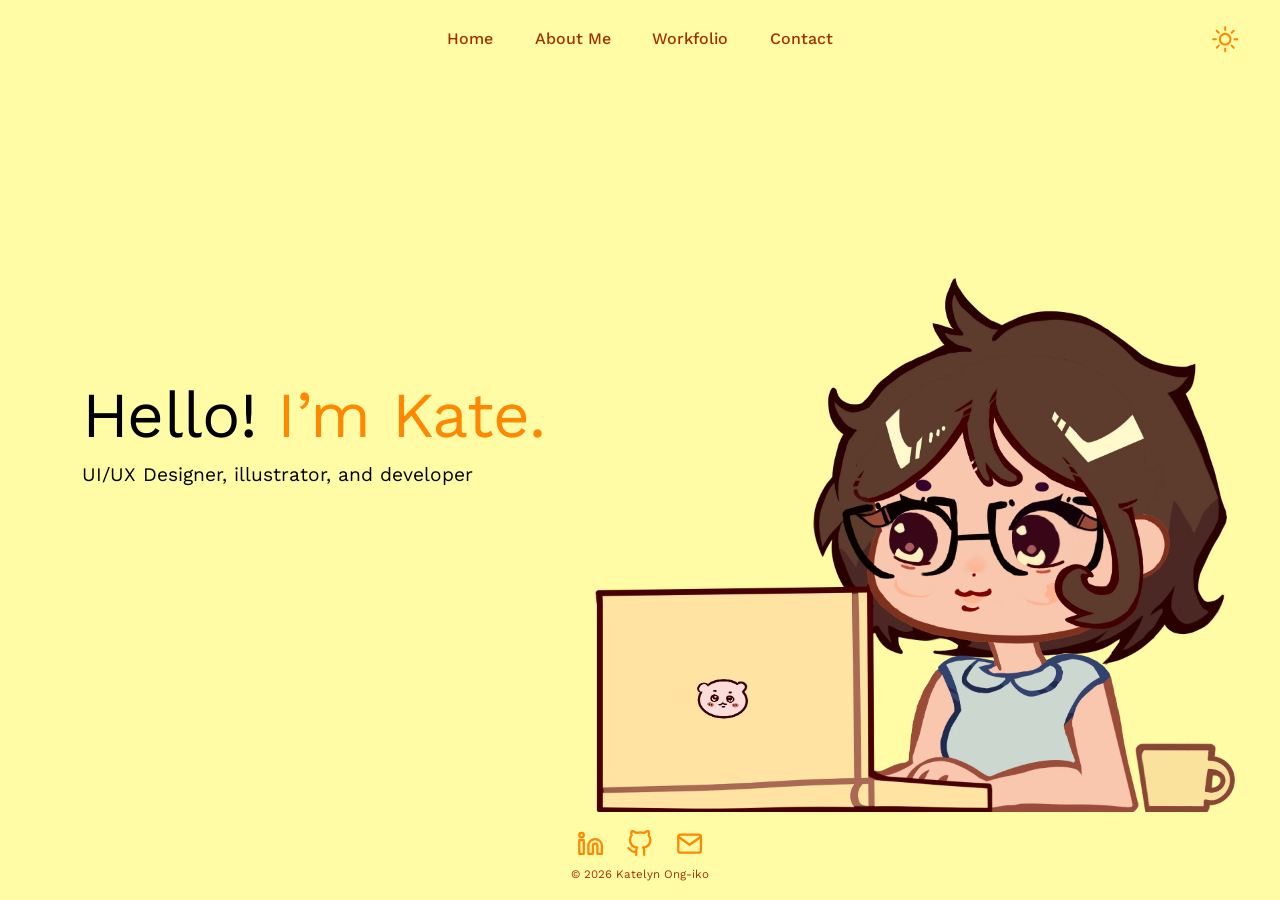
==== kate-homepage/index.html @ 63319a33 "Organized and cleaner files" ====
<!DOCTYPE html>
<html lang="en">
<head>
  <meta charset="utf-8">
  <meta name="viewport" content="width=device-width, initial-scale=1, viewport-fit=cover">
  <title>Kate Ong-iko — UI/UX Designer, illustrator, and developer</title>
  <link rel="icon" href="data:image/svg+xml,%3Csvg xmlns='http://www.w3.org/2000/svg' viewBox='0 0 100 100'%3E%3Ctext y='.9em' font-size='90'%3E☕%3C/text%3E%3C/svg%3E">

  <link rel="preconnect" href="https://fonts.googleapis.com">
  <link rel="preconnect" href="https://fonts.gstatic.com" crossorigin>
  <link href="https://fonts.googleapis.com/css2?family=Work+Sans:wght@400;500&display=swap" rel="stylesheet">
  <link rel="stylesheet" href="css/styles.css">

  <!-- Apply the saved (or system) theme before first paint to avoid a flash. -->
  <script>
    (function () {
      var theme = null;
      try { theme = localStorage.getItem('theme'); } catch (e) {}
      if (!theme) theme = matchMedia('(prefers-color-scheme: dark)').matches ? 'dark' : 'light';
      document.documentElement.dataset.theme = theme;
    })();
  </script>
</head>
<body>
  <header class="site-header">
    <nav class="nav" aria-label="Primary">
      <a href="index.html">Home</a>
      <a href="#about">About Me</a>
      <a href="#workfolio">Workfolio</a>
      <a href="#contact">Contact</a>
    </nav>

    <button class="theme-toggle" type="button" aria-label="Switch to dark mode">
      <svg class="icon icon--sun" viewBox="0 0 24 24" aria-hidden="true"><circle cx="12" cy="12" r="4.2"/><path d="M12 2.5v2.2M12 19.3v2.2M2.5 12h2.2M19.3 12h2.2M5.3 5.3l1.6 1.6M17.1 17.1l1.6 1.6M5.3 18.7l1.6-1.6M17.1 6.9l1.6-1.6"/></svg>
      <svg class="icon icon--moon" viewBox="0 0 24 24" aria-hidden="true"><path d="M20 14.5A8.5 8.5 0 0 1 9.5 4a8.5 8.5 0 1 0 10.5 10.5z"/></svg>
    </button>
  </header>

  <main class="page">
    <section class="hero">
      <h1>Hello! <span class="hero__name">I’m Kate.</span></h1>
      <p class="hero__subtitle">UI/UX Designer, illustrator, and developer</p>
    </section>

    <div class="stage">
      <!-- Character scene: every layer shares the artwork's coordinate space (--x, --y, --w are % of the scene). -->
      <div class="scene" data-pose="typing">
        <img class="layer layer--back-hair" src="imgs/back-hair.webp" alt="" width="1240" height="1182" draggable="false" style="--x:34.132%;--y:0.000%;--w:64.617%">
        <img class="layer layer--body-typing" src="imgs/body-typing.webp" alt="" width="867" height="588" draggable="false" style="--x:39.760%;--y:63.296%;--w:45.180%">
        <img class="layer layer--body-idle" src="imgs/body-idle.webp" alt="" width="867" height="588" draggable="false" style="--x:39.760%;--y:63.296%;--w:45.180%">
        <img class="layer layer--laptop" src="imgs/laptop.webp" alt="" width="1192" height="687" draggable="false" style="--x:0.000%;--y:57.116%;--w:62.116%">
        <img class="layer layer--cup" src="imgs/cup.webp" alt="" width="300" height="207" draggable="false" style="--x:84.367%;--y:87.079%;--w:15.633%">
        <img class="layer layer--head-base" src="imgs/head-base.webp" alt="" width="908" height="789" draggable="false" style="--x:42.574%;--y:19.288%;--w:47.316%">
        <img class="layer layer--blush" src="imgs/blush.webp" alt="" width="505" height="159" draggable="false" style="--x:46.639%;--y:51.561%;--w:26.316%">
        <img class="layer layer--pupils" src="imgs/pupils.webp" alt="" width="531" height="180" draggable="false" style="--x:45.753%;--y:43.258%;--w:27.671%">
        <img class="layer layer--pupil-cover" src="imgs/pupil-cover.webp" alt="" width="625" height="369" draggable="false" style="--x:44.659%;--y:38.764%;--w:32.569%">
        <img class="layer layer--lower-lash-left" src="imgs/lower-lash-left.webp" alt="" width="114" height="46" draggable="false" style="--x:46.535%;--y:51.873%;--w:5.941%">
        <img class="layer layer--lower-lash-right" src="imgs/lower-lash-right.webp" alt="" width="117" height="42" draggable="false" style="--x:67.379%;--y:52.747%;--w:6.097%">
        <img class="layer layer--eyelash-left" src="imgs/eyelash-left.webp" alt="" width="317" height="159" draggable="false" style="--x:40.177%;--y:40.200%;--w:16.519%">
        <img class="layer layer--eyelash-right" src="imgs/eyelash-right.webp" alt="" width="318" height="158" draggable="false" style="--x:64.148%;--y:40.262%;--w:16.571%">
        <img class="layer layer--glasses" src="imgs/glasses.webp" alt="" width="786" height="248" draggable="false" style="--x:38.562%;--y:40.886%;--w:40.959%">
        <img class="layer layer--nose" src="imgs/nose.webp" alt="" width="13" height="11" draggable="false" style="--x:58.885%;--y:55.243%;--w:0.677%">
        <img class="layer layer--mouth-closed" src="imgs/mouth-closed.webp" alt="" width="113" height="73" draggable="false" style="--x:56.071%;--y:57.990%;--w:5.888%">
        <img class="layer layer--mouth-open" src="imgs/mouth-open.webp" alt="" width="113" height="73" draggable="false" style="--x:56.071%;--y:57.990%;--w:5.888%">
        <img class="layer layer--eyebrows" src="imgs/eyebrows.webp" alt="" width="400" height="37" draggable="false" style="--x:50.026%;--y:37.703%;--w:20.844%">
        <img class="layer layer--bangs" src="imgs/bangs.webp" alt="" width="997" height="826" draggable="false" style="--x:37.467%;--y:14.170%;--w:51.954%">

        <button class="scene__head" type="button" aria-label="Say hi to Kate"></button>
        <div class="bubble" role="status" aria-live="polite"><span class="bubble__text"></span></div>
      </div>
    </div>
  </main>

  <footer class="site-footer">
    <div class="social">
      <!-- TODO: replace "#" and the empty mailto with your real links. -->
      <a href="#" aria-label="LinkedIn"><svg class="icon" viewBox="0 0 24 24"><path d="M16 8a6 6 0 0 1 6 6v7h-4v-7a2 2 0 0 0-4 0v7h-4v-7a6 6 0 0 1 6-6zM2 9h4v12H2zM4 2.5a2 2 0 1 1 0 4 2 2 0 0 1 0-4z"/></svg></a>
      <a href="#" aria-label="GitHub"><svg class="icon" viewBox="0 0 24 24"><path d="M9 19c-5 1.5-5-2.5-7-3m14 6v-3.9a3.4 3.4 0 0 0-.9-2.6c3.1-.4 6.4-1.5 6.4-7A5.4 5.4 0 0 0 20 4.8 5.1 5.1 0 0 0 19.9 1S18.7.7 16 2.5a13.4 13.4 0 0 0-7 0C6.3.7 5.1 1 5.1 1A5.1 5.1 0 0 0 5 4.8a5.4 5.4 0 0 0-1.5 3.8c0 5.4 3.3 6.6 6.4 7A3.4 3.4 0 0 0 9 18.1V22"/></svg></a>
      <a href="mailto:" aria-label="Email"><svg class="icon" viewBox="0 0 24 24"><path d="M4 4h16a2 2 0 0 1 2 2v12a2 2 0 0 1-2 2H4a2 2 0 0 1-2-2V6a2 2 0 0 1 2-2z"/><path d="m22 6-10 7L2 6"/></svg></a>
    </div>
    <small>© 2026 Katelyn Ong-iko</small>
  </footer>

  <script type="module" src="js/main.js"></script>
</body>
</html>
---- kate-homepage/css/styles.css ----
/* ==========================================================================
   Kate's homepage
   1. Tokens & themes   2. Base   3. Header   4. Page layout
   5. Character scene   6. Speech bubble   7. Footer   8. Motion preferences
   ========================================================================== */

/* 1. Tokens & themes ------------------------------------------------------ */
/* Dark mode is the light palette inverted (255 − channel). Images are untouched. */
:root {
  --bg: #fffca5;
  --ink: #000000;
  --accent: #ff8800;
  --nav: #a33100;
  --muted: #a33100;
  --bubble-bg: #fff8dc;
  --bubble-ink: #4a1a08;
  --bubble-line: #7a2a12;
  color-scheme: light;
}

:root[data-theme="dark"] {
  --bg: #00035a;
  --ink: #ffffff;
  --accent: #0077ff;
  --nav: #5ccefe;
  --muted: #5ccefe;
  --bubble-bg: #0007a3;
  --bubble-ink: #b5e5f7;
  --bubble-line: #85d5ed;
  color-scheme: dark;
}

/* 2. Base ----------------------------------------------------------------- */
*, *::before, *::after { box-sizing: border-box; }

body {
  margin: 0;
  min-height: 100vh;
  min-height: 100dvh;
  display: flex;
  flex-direction: column;
  padding: env(safe-area-inset-top, 0px) env(safe-area-inset-right, 0px) env(safe-area-inset-bottom, 0px) env(safe-area-inset-left, 0px);
  background: var(--bg);
  color: var(--ink);
  font: 400 1rem/1.4 "Work Sans", system-ui, -apple-system, "Segoe UI", Roboto, sans-serif;
  overflow-x: hidden;
  transition: background-color 0.3s, color 0.3s;
}

a { color: inherit; text-decoration: none; }
:focus-visible { outline: 3px solid var(--accent); outline-offset: 4px; border-radius: 6px; }

.icon { fill: none; stroke: currentColor; stroke-linecap: round; stroke-linejoin: round; }

/* 3. Header --------------------------------------------------------------- */
.site-header {
  position: relative;
  display: flex;
  justify-content: center;
  padding: 1.5rem 4.5rem 0;
}

.nav { display: flex; gap: clamp(1.1rem, 3vw, 2.6rem); }

.nav a {
  padding: 0.25rem 0.1rem;
  border-bottom: 2px solid transparent;
  color: var(--nav);
  font-weight: 500;
  white-space: nowrap;
  transition: border-color 0.2s;
}
.nav a:hover { border-color: currentColor; }

.theme-toggle {
  position: absolute;
  top: 1.2rem;
  right: clamp(1rem, 3vw, 2.2rem);
  display: grid;
  place-items: center;
  width: 2.5rem;
  height: 2.5rem;
  padding: 0;
  border: 0;
  border-radius: 50%;
  background: none;
  color: var(--accent);
  cursor: pointer;
}
.theme-toggle .icon { width: 1.9rem; height: 1.9rem; stroke-width: 1.6; transition: transform 0.25s; }
.theme-toggle:hover .icon { transform: rotate(18deg); }
.theme-toggle .icon--moon,
:root[data-theme="dark"] .theme-toggle .icon--sun { display: none; }
:root[data-theme="dark"] .theme-toggle .icon--moon { display: block; }

/* 4. Page layout ---------------------------------------------------------- */
/* Mobile first: hero on top, character centred below. */
.page {
  flex: 1;
  display: flex;
  flex-direction: column;
  justify-content: space-between;
  min-height: 0;
}

.hero { padding: 2rem clamp(1.5rem, 6vw, 5rem) 0; text-align: center; }
.hero h1 { margin: 0; font-size: clamp(2.5rem, 5.4vw, 4.5rem); font-weight: 400; line-height: 1.1; letter-spacing: -0.01em; }
.hero__name { color: var(--accent); }
.hero__subtitle { margin: 0.7rem 0 0; font-size: clamp(1rem, 1.5vw, 1.25rem); }

.stage {
  align-self: center;
  width: min(94vw, 560px, max(16rem, calc((100dvh - 19rem) * 1.198)));
  margin-top: 1rem;
}

/* Desktop: text left, character bottom-right, in a two-column grid (no absolute positioning). */
@media (min-width: 761px) {
  .page {
    display: grid;
    grid-template-columns: minmax(0, 1fr) auto;
    align-items: end;
  }
  .hero { align-self: center; padding: 0 0 0 clamp(2rem, 6.4vw, 5.5rem); text-align: left; }
  .hero h1 { font-size: clamp(2.5rem, 5vw, 4.5rem); }
  .stage {
    align-self: end;
    margin: 0 clamp(0.5rem, 3.5vw, 3rem) 0 0;
    width: min(50vw, 1000px, calc((100dvh - 9rem) * 1.198));
  }
}

@media (max-width: 760px) {
  .site-header { padding-inline: 2.75rem; }
  .nav { gap: clamp(0.6rem, 3vw, 1.1rem); font-size: clamp(0.78rem, 3.5vw, 1rem); }
  .theme-toggle { right: 0.4rem; top: 1.1rem; }
}

@media (max-width: 420px) {
  .site-header { justify-content: flex-start; padding-left: 0.9rem; }
}

/* 5. Character scene ------------------------------------------------------ */
.scene {
  position: relative;
  width: 100%;
  aspect-ratio: 1919 / 1602; /* the cropped artwork canvas */
  container-type: inline-size;
  user-select: none;
  -webkit-user-select: none;
  -webkit-tap-highlight-color: transparent;
}

.layer {
  position: absolute;
  left: var(--x);
  top: var(--y);
  width: var(--w);
  height: auto;
  display: block;
  pointer-events: none;
}

/* Body: the typing frame always sits underneath, so the idle frame fades in without flicker. */
.layer--body-idle { opacity: 0; transition: opacity 0.14s linear; }
.scene[data-pose="idle"] .layer--body-idle { opacity: 1; }

.layer--pupils { will-change: transform; } /* moved by js/character.js */

.layer--mouth-open { opacity: 0; }
.scene.is-talking .layer--mouth-open { opacity: 1; }
.scene.is-talking .layer--mouth-closed { opacity: 0; }

/* Draggable cup (physics in js/cup.js). touch-action only affects touches that start on the cup. */
.layer--cup {
  z-index: 7;
  pointer-events: auto;
  touch-action: none;
  cursor: grab;
  -webkit-touch-callout: none;
  -webkit-user-drag: none;
}
.layer--cup.is-dragging { cursor: grabbing; }

/* Click target over the head (the avatar). */
.scene__head {
  position: absolute;
  left: 42.6%;
  top: 19.3%;
  width: 47.3%;
  height: 49.3%;
  z-index: 5;
  padding: 0;
  border: 0;
  border-radius: 48%;
  background: none;
  cursor: pointer;
}

/* 6. Speech bubble -------------------------------------------------------- */
.bubble {
  position: absolute;
  left: 3%;
  top: 8%;
  z-index: 6;
  width: 38%;
  min-width: 8.5rem;
  padding: 0.7em 0.9em;
  border: 0.2em solid var(--bubble-line);
  border-radius: 1.1em;
  background: var(--bubble-bg);
  color: var(--bubble-ink);
  font-size: max(0.8rem, 2.7cqw);
  font-weight: 500;
  line-height: 1.3;
  pointer-events: none;
  opacity: 0;
  transform: scale(0.85) translateY(0.4em);
  transform-origin: 100% 100%;
  transition: opacity 0.18s, transform 0.22s cubic-bezier(0.3, 1.5, 0.5, 1);
}
.bubble.is-visible { opacity: 1; transform: none; }

.bubble::after { /* tail pointing at the head */
  content: "";
  position: absolute;
  right: -0.62em;
  bottom: 1.1em;
  width: 0.9em;
  height: 0.9em;
  border: solid var(--bubble-line);
  border-width: 0.2em 0.2em 0 0;
  border-radius: 0 0.2em 0 0;
  background: var(--bubble-bg);
  transform: rotate(45deg) skew(8deg, 8deg);
}

/* 7. Footer --------------------------------------------------------------- */
.site-footer { display: flex; flex-direction: column; align-items: center; gap: 0.4rem; padding: 1rem 1rem 1.1rem; }
.site-footer small { color: var(--muted); font-size: 0.72rem; }

.social { display: flex; gap: 1.1rem; }
.social a { display: grid; place-items: center; width: 2rem; height: 2rem; color: var(--accent); transition: transform 0.2s; }
.social a:hover { transform: translateY(-3px); }
.social .icon { width: 1.7rem; height: 1.7rem; stroke-width: 2; }

/* 8. Motion preferences --------------------------------------------------- */
@media (prefers-reduced-motion: reduce) {
  *, *::before, *::after { transition: none !important; }
}
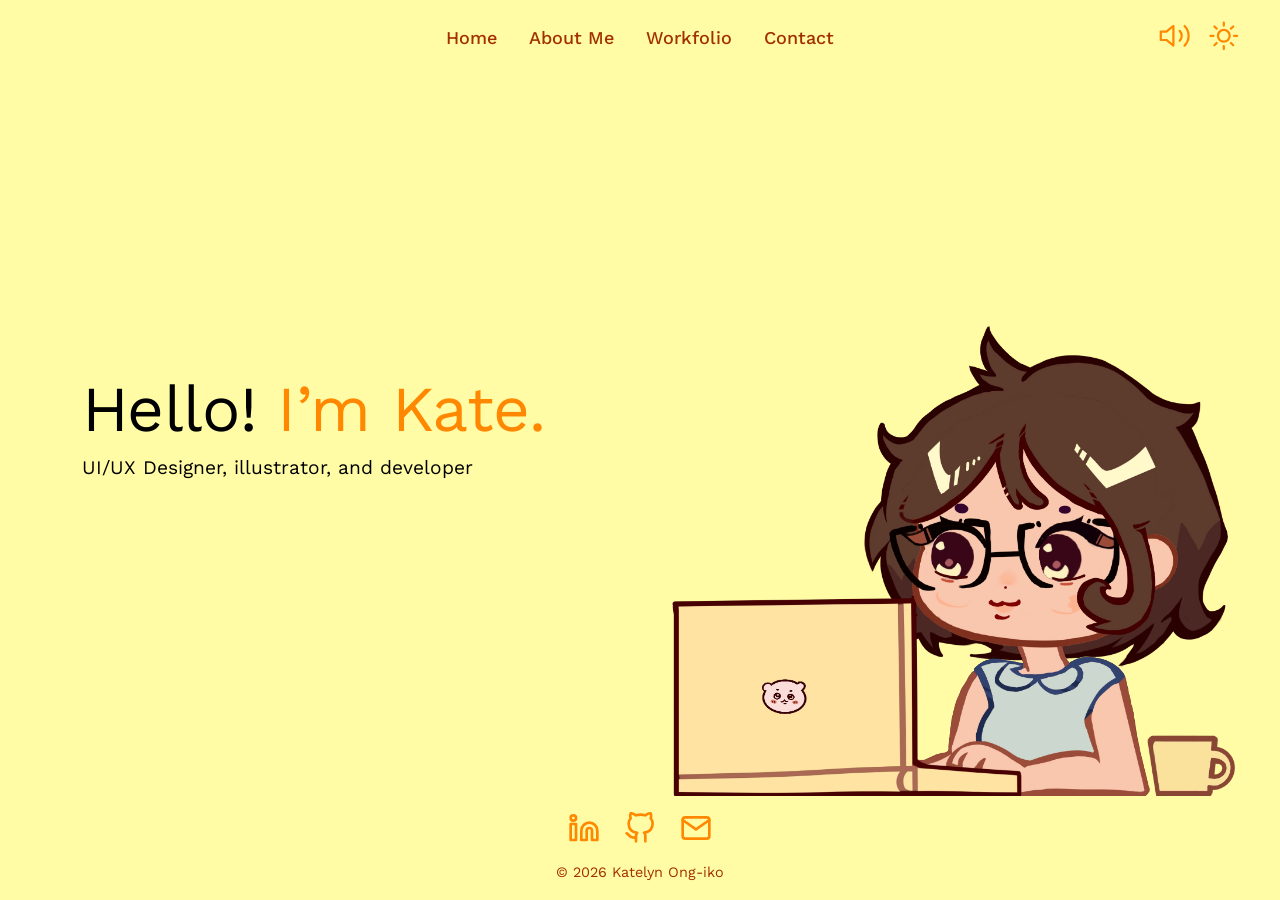
==== commit 4f04ec60: "Minor updates for interactivity" ====
--- a/kate-homepage/index.html
+++ b/kate-homepage/index.html
@@ -3,7 +3,7 @@
 <head>
   <meta charset="utf-8">
   <meta name="viewport" content="width=device-width, initial-scale=1, viewport-fit=cover">
-  <title>Kate Ong-iko — UI/UX Designer, illustrator, and developer</title>
+  <title>kmong-iko — UI/UX Designer, illustrator, and developer</title>
   <link rel="icon" href="data:image/svg+xml,%3Csvg xmlns='http://www.w3.org/2000/svg' viewBox='0 0 100 100'%3E%3Ctext y='.9em' font-size='90'%3E☕%3C/text%3E%3C/svg%3E">
 
   <link rel="preconnect" href="https://fonts.googleapis.com">
@@ -30,10 +30,16 @@
       <a href="#contact">Contact</a>
     </nav>
 
-    <button class="theme-toggle" type="button" aria-label="Switch to dark mode">
-      <svg class="icon icon--sun" viewBox="0 0 24 24" aria-hidden="true"><circle cx="12" cy="12" r="4.2"/><path d="M12 2.5v2.2M12 19.3v2.2M2.5 12h2.2M19.3 12h2.2M5.3 5.3l1.6 1.6M17.1 17.1l1.6 1.6M5.3 18.7l1.6-1.6M17.1 6.9l1.6-1.6"/></svg>
-      <svg class="icon icon--moon" viewBox="0 0 24 24" aria-hidden="true"><path d="M20 14.5A8.5 8.5 0 0 1 9.5 4a8.5 8.5 0 1 0 10.5 10.5z"/></svg>
-    </button>
+    <div class="controls">
+      <button class="icon-button sound-toggle" type="button" aria-pressed="true" aria-label="Mute sound">
+        <svg class="icon icon--sound-on" viewBox="0 0 24 24" aria-hidden="true"><path d="M11 5 6 9H2v6h4l5 4z"/><path d="M15.5 8.5a5 5 0 0 1 0 7M19 5a10 10 0 0 1 0 14"/></svg>
+        <svg class="icon icon--sound-off" viewBox="0 0 24 24" aria-hidden="true"><path d="M11 5 6 9H2v6h4l5 4z"/><path d="m22 9-6 6m0-6 6 6"/></svg>
+      </button>
+      <button class="icon-button theme-toggle" type="button" aria-label="Switch to dark mode">
+        <svg class="icon icon--sun" viewBox="0 0 24 24" aria-hidden="true"><circle cx="12" cy="12" r="4.2"/><path d="M12 2.5v2.2M12 19.3v2.2M2.5 12h2.2M19.3 12h2.2M5.3 5.3l1.6 1.6M17.1 17.1l1.6 1.6M5.3 18.7l1.6-1.6M17.1 6.9l1.6-1.6"/></svg>
+        <svg class="icon icon--moon" viewBox="0 0 24 24" aria-hidden="true"><path d="M20 14.5A8.5 8.5 0 0 1 9.5 4a8.5 8.5 0 1 0 10.5 10.5z"/></svg>
+      </button>
+    </div>
   </header>
 
   <main class="page">
@@ -44,7 +50,7 @@
 
     <div class="stage">
       <!-- Character scene: every layer shares the artwork's coordinate space (--x, --y, --w are % of the scene). -->
-      <div class="scene" data-pose="typing">
+      <div class="scene" data-pose="typing" data-key="down">
         <img class="layer layer--back-hair" src="imgs/back-hair.webp" alt="" width="1240" height="1182" draggable="false" style="--x:34.132%;--y:0.000%;--w:64.617%">
         <img class="layer layer--body-typing" src="imgs/body-typing.webp" alt="" width="867" height="588" draggable="false" style="--x:39.760%;--y:63.296%;--w:45.180%">
         <img class="layer layer--body-idle" src="imgs/body-idle.webp" alt="" width="867" height="588" draggable="false" style="--x:39.760%;--y:63.296%;--w:45.180%">
@@ -83,4 +89,4 @@
 
   <script type="module" src="js/main.js"></script>
 </body>
-</html>
+</html>
--- a/kate-homepage/css/styles.css
+++ b/kate-homepage/css/styles.css
@@ -15,6 +15,7 @@
   --bubble-bg: #fff8dc;
   --bubble-ink: #4a1a08;
   --bubble-line: #7a2a12;
+  --character-scale: 0.88; /* overall size of the character scene */
   color-scheme: light;
 }
 
@@ -53,33 +54,32 @@
 .icon { fill: none; stroke: currentColor; stroke-linecap: round; stroke-linejoin: round; }
 
 /* 3. Header --------------------------------------------------------------- */
-.site-header {
-  position: relative;
-  display: flex;
-  justify-content: center;
-  padding: 1.5rem 4.5rem 0;
-}
-
-.nav { display: flex; gap: clamp(1.1rem, 3vw, 2.6rem); }
-
+/* Mobile: controls row on top (right-aligned), nav row below. */
+.site-header { display: flex; flex-direction: column; align-items: center; padding: 0.4rem 0.5rem 0; }
+
+.nav { display: flex; justify-content: center; }
 .nav a {
-  padding: 0.25rem 0.1rem;
-  border-bottom: 2px solid transparent;
+  display: inline-flex;
+  align-items: center;
+  min-height: 2.75rem;
+  padding: 0 clamp(0.45rem, 2vw, 1rem);
   color: var(--nav);
+  font-size: clamp(0.85rem, 3.6vw, 1.125rem);
   font-weight: 500;
   white-space: nowrap;
-  transition: border-color 0.2s;
-}
-.nav a:hover { border-color: currentColor; }
-
-.theme-toggle {
-  position: absolute;
-  top: 1.2rem;
-  right: clamp(1rem, 3vw, 2.2rem);
+  text-decoration: underline 2px transparent;
+  text-underline-offset: 0.3em;
+  transition: text-decoration-color 0.2s;
+}
+.nav a:hover { text-decoration-color: currentColor; }
+
+.controls { order: -1; align-self: flex-end; display: flex; gap: 0.1rem; }
+
+.icon-button {
   display: grid;
   place-items: center;
-  width: 2.5rem;
-  height: 2.5rem;
+  width: 3rem;
+  height: 3rem;
   padding: 0;
   border: 0;
   border-radius: 50%;
@@ -87,11 +87,21 @@
   color: var(--accent);
   cursor: pointer;
 }
-.theme-toggle .icon { width: 1.9rem; height: 1.9rem; stroke-width: 1.6; transition: transform 0.25s; }
+.icon-button .icon { width: 2.1rem; height: 2.1rem; stroke-width: 1.6; transition: transform 0.25s; }
 .theme-toggle:hover .icon { transform: rotate(18deg); }
+.sound-toggle:hover .icon { transform: scale(1.12); }
+
 .theme-toggle .icon--moon,
-:root[data-theme="dark"] .theme-toggle .icon--sun { display: none; }
-:root[data-theme="dark"] .theme-toggle .icon--moon { display: block; }
+.sound-toggle .icon--sound-off,
+:root[data-theme="dark"] .theme-toggle .icon--sun,
+.sound-toggle[aria-pressed="false"] .icon--sound-on { display: none; }
+:root[data-theme="dark"] .theme-toggle .icon--moon,
+.sound-toggle[aria-pressed="false"] .icon--sound-off { display: block; }
+
+@media (min-width: 761px) {
+  .site-header { position: relative; flex-direction: row; justify-content: center; padding: 1rem 1rem 0; }
+  .controls { position: absolute; top: 0.75rem; right: clamp(0.5rem, 2.5vw, 2rem); order: 0; }
+}
 
 /* 4. Page layout ---------------------------------------------------------- */
 /* Mobile first: hero on top, character centred below. */
@@ -110,7 +120,7 @@
 
 .stage {
   align-self: center;
-  width: min(94vw, 560px, max(16rem, calc((100dvh - 19rem) * 1.198)));
+  width: calc(min(94vw, 560px, max(16rem, calc((100dvh - 22rem) * 1.198))) * var(--character-scale));
   margin-top: 1rem;
 }
 
@@ -126,18 +136,8 @@
   .stage {
     align-self: end;
     margin: 0 clamp(0.5rem, 3.5vw, 3rem) 0 0;
-    width: min(50vw, 1000px, calc((100dvh - 9rem) * 1.198));
+    width: calc(min(50vw, 1000px, calc((100dvh - 11rem) * 1.198)) * var(--character-scale));
   }
-}
-
-@media (max-width: 760px) {
-  .site-header { padding-inline: 2.75rem; }
-  .nav { gap: clamp(0.6rem, 3vw, 1.1rem); font-size: clamp(0.78rem, 3.5vw, 1rem); }
-  .theme-toggle { right: 0.4rem; top: 1.1rem; }
-}
-
-@media (max-width: 420px) {
-  .site-header { justify-content: flex-start; padding-left: 0.9rem; }
 }
 
 /* 5. Character scene ------------------------------------------------------ */
@@ -161,9 +161,11 @@
   pointer-events: none;
 }
 
-/* Body: the typing frame always sits underneath, so the idle frame fades in without flicker. */
-.layer--body-idle { opacity: 0; transition: opacity 0.14s linear; }
-.scene[data-pose="idle"] .layer--body-idle { opacity: 1; }
+/* Body: the typing (key-down) frame always sits underneath, so the idle frame can switch in without flicker.
+   The idle frame shows when she stops typing, and between key presses (data-key="up", set by js/character.js). */
+.layer--body-idle { opacity: 0; transition: opacity 0.06s linear; }
+.scene[data-pose="idle"] .layer--body-idle,
+.scene[data-key="up"] .layer--body-idle { opacity: 1; }
 
 .layer--pupils { will-change: transform; } /* moved by js/character.js */
 
@@ -236,15 +238,15 @@
 }
 
 /* 7. Footer --------------------------------------------------------------- */
-.site-footer { display: flex; flex-direction: column; align-items: center; gap: 0.4rem; padding: 1rem 1rem 1.1rem; }
-.site-footer small { color: var(--muted); font-size: 0.72rem; }
-
-.social { display: flex; gap: 1.1rem; }
-.social a { display: grid; place-items: center; width: 2rem; height: 2rem; color: var(--accent); transition: transform 0.2s; }
+.site-footer { display: flex; flex-direction: column; align-items: center; gap: 0.15rem; padding: 0.5rem 1rem 0.6rem; }
+.site-footer small { padding: 0.5rem 1rem; color: var(--muted); font-size: 0.9rem; }
+
+.social { display: flex; gap: 0.5rem; }
+.social a { display: grid; place-items: center; width: 3rem; height: 3rem; border-radius: 50%; color: var(--accent); transition: transform 0.2s; }
 .social a:hover { transform: translateY(-3px); }
-.social .icon { width: 1.7rem; height: 1.7rem; stroke-width: 2; }
+.social .icon { width: 2rem; height: 2rem; stroke-width: 2; }
 
 /* 8. Motion preferences --------------------------------------------------- */
 @media (prefers-reduced-motion: reduce) {
   *, *::before, *::after { transition: none !important; }
-}
+}
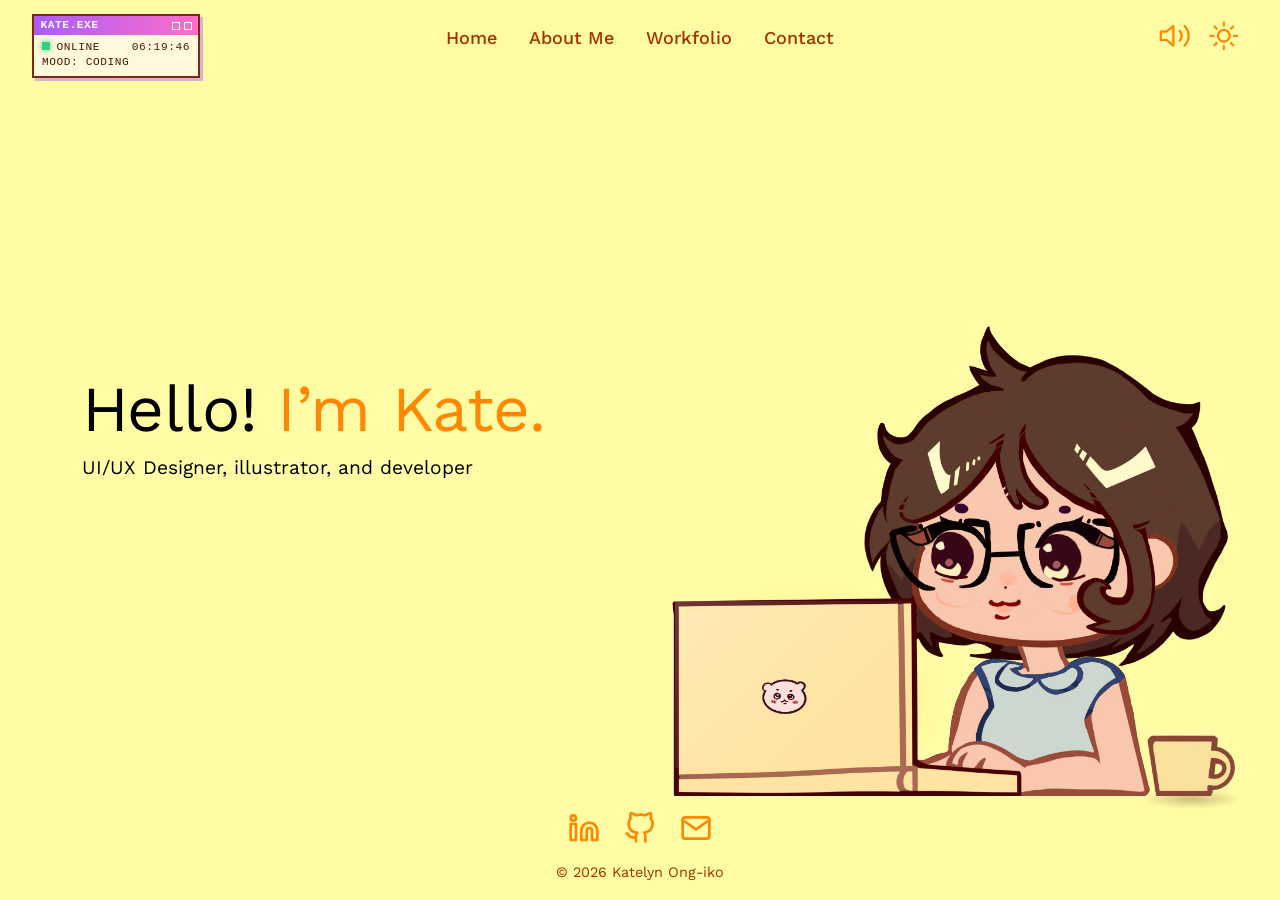
==== commit 515c3cb4: "Heavy effect upgrades, more interactability" ====
--- a/kate-homepage/index.html
+++ b/kate-homepage/index.html
@@ -3,7 +3,7 @@
 <head>
   <meta charset="utf-8">
   <meta name="viewport" content="width=device-width, initial-scale=1, viewport-fit=cover">
-  <title>kmong-iko — UI/UX Designer, illustrator, and developer</title>
+  <title>kae's tambayan</title>
   <link rel="icon" href="data:image/svg+xml,%3Csvg xmlns='http://www.w3.org/2000/svg' viewBox='0 0 100 100'%3E%3Ctext y='.9em' font-size='90'%3E☕%3C/text%3E%3C/svg%3E">
 
   <link rel="preconnect" href="https://fonts.googleapis.com">
@@ -22,6 +22,13 @@
   </script>
 </head>
 <body>
+  <!-- Vaporwave backdrop: sits behind everything (built/animated by css + js/background.js) -->
+  <div class="backdrop" aria-hidden="true">
+    <div class="backdrop__glow"></div>
+    <div class="backdrop__floor"><div class="backdrop__grid"></div></div>
+    <div class="backdrop__stars"></div>
+  </div>
+
   <header class="site-header">
     <nav class="nav" aria-label="Primary">
       <a href="index.html">Home</a>
@@ -40,6 +47,15 @@
         <svg class="icon icon--moon" viewBox="0 0 24 24" aria-hidden="true"><path d="M20 14.5A8.5 8.5 0 0 1 9.5 4a8.5 8.5 0 1 0 10.5 10.5z"/></svg>
       </button>
     </div>
+
+    <aside class="status" aria-label="System status">
+      <div class="status__title"><span>KATE.EXE</span><span class="status__dots" aria-hidden="true"><i></i><i></i></span></div>
+      <div class="status__body">
+        <div><span class="status__led" aria-hidden="true"></span>ONLINE</div>
+        <div>MOOD: <span data-status-mood>CODING</span></div>
+        <time data-status-clock>--:--:--</time>
+      </div>
+    </aside>
   </header>
 
   <main class="page">
@@ -52,9 +68,12 @@
       <!-- Character scene: every layer shares the artwork's coordinate space (--x, --y, --w are % of the scene). -->
       <div class="scene" data-pose="typing" data-key="down">
         <img class="layer layer--back-hair" src="imgs/back-hair.webp" alt="" width="1240" height="1182" draggable="false" style="--x:34.132%;--y:0.000%;--w:64.617%">
+        <div class="scene__glow" aria-hidden="true"></div>
+        <div class="cup-shadow" aria-hidden="true" style="--x:84.367%;--w:15.633%"></div>
         <img class="layer layer--body-typing" src="imgs/body-typing.webp" alt="" width="867" height="588" draggable="false" style="--x:39.760%;--y:63.296%;--w:45.180%">
         <img class="layer layer--body-idle" src="imgs/body-idle.webp" alt="" width="867" height="588" draggable="false" style="--x:39.760%;--y:63.296%;--w:45.180%">
         <img class="layer layer--laptop" src="imgs/laptop.webp" alt="" width="1192" height="687" draggable="false" style="--x:0.000%;--y:57.116%;--w:62.116%">
+        <div class="scene__screen" aria-hidden="true"></div>
         <img class="layer layer--cup" src="imgs/cup.webp" alt="" width="300" height="207" draggable="false" style="--x:84.367%;--y:87.079%;--w:15.633%">
         <img class="layer layer--head-base" src="imgs/head-base.webp" alt="" width="908" height="789" draggable="false" style="--x:42.574%;--y:19.288%;--w:47.316%">
         <img class="layer layer--blush" src="imgs/blush.webp" alt="" width="505" height="159" draggable="false" style="--x:46.639%;--y:51.561%;--w:26.316%">
@@ -72,6 +91,7 @@
         <img class="layer layer--bangs" src="imgs/bangs.webp" alt="" width="997" height="826" draggable="false" style="--x:37.467%;--y:14.170%;--w:51.954%">
 
         <button class="scene__head" type="button" aria-label="Say hi to Kate"></button>
+        <button class="scene__sticker" type="button" tabindex="-1" aria-hidden="true"></button><!-- easter egg: the laptop sticker -->
         <div class="bubble" role="status" aria-live="polite"><span class="bubble__text"></span></div>
       </div>
     </div>
--- a/kate-homepage/css/styles.css
+++ b/kate-homepage/css/styles.css
@@ -1,7 +1,7 @@
 /* ==========================================================================
    Kate's homepage
-   1. Tokens & themes   2. Base   3. Header   4. Page layout
-   5. Character scene   6. Speech bubble   7. Footer   8. Motion preferences
+   1. Tokens & themes   2. Base   3. Header   4. Page layout   5. Character scene
+   6. Speech bubble   7. Footer   8. Backdrop   9. Status panel   10. Cursor effects   11. Motion preferences
    ========================================================================== */
 
 /* 1. Tokens & themes ------------------------------------------------------ */
@@ -16,6 +16,23 @@
   --bubble-ink: #4a1a08;
   --bubble-line: #7a2a12;
   --character-scale: 0.88; /* overall size of the character scene */
+
+  --spring: cubic-bezier(0.34, 1.56, 0.64, 1);
+  --ui-glow: rgba(255, 136, 0, 0.55);
+  --shadow: rgba(74, 26, 8, 0.55);
+  --laptop-glow: rgba(255, 205, 100, 0.6);
+  --status-accent: linear-gradient(90deg, #a95cff, #ff6ec7);
+  --status-shadow: rgba(169, 92, 255, 0.45);
+
+  /* Backdrop atmosphere — overridden per time of day by [data-period] (set in js/background.js) */
+  --glow-bottom: rgba(255, 120, 200, 0.28);
+  --glow-top: rgba(180, 120, 255, 0.18);
+  --glow-side: rgba(255, 170, 90, 0.18);
+  --glow-strength: 0.7;
+  --grid-line: rgba(170, 80, 255, 0.26);
+  --star-strength: 0.8;
+  --tint: transparent;
+  --laptop-glow-boost: 1;
   color-scheme: light;
 }
 
@@ -28,7 +45,39 @@
   --bubble-bg: #0007a3;
   --bubble-ink: #b5e5f7;
   --bubble-line: #85d5ed;
+  --ui-glow: rgba(0, 119, 255, 0.65);
+  --shadow: rgba(0, 0, 0, 0.6);
+  --status-shadow: rgba(255, 110, 199, 0.4);
   color-scheme: dark;
+}
+
+:root[data-period="dawn"] {
+  --glow-bottom: rgba(255, 150, 130, 0.34);
+  --glow-top: rgba(255, 190, 150, 0.2);
+  --glow-side: rgba(255, 200, 120, 0.2);
+  --glow-strength: 0.85;
+  --grid-line: rgba(230, 100, 170, 0.28);
+  --tint: rgba(255, 170, 140, 0.06);
+}
+:root[data-period="dusk"] {
+  --glow-bottom: rgba(255, 100, 150, 0.38);
+  --glow-top: rgba(160, 90, 255, 0.25);
+  --glow-side: rgba(255, 140, 60, 0.3);
+  --glow-strength: 1;
+  --grid-line: rgba(200, 80, 220, 0.34);
+  --star-strength: 0.8;
+  --tint: rgba(255, 110, 90, 0.05);
+  --laptop-glow-boost: 1.15;
+}
+:root[data-period="night"] {
+  --glow-bottom: rgba(170, 90, 255, 0.4);
+  --glow-top: rgba(90, 60, 200, 0.32);
+  --glow-side: rgba(255, 90, 200, 0.2);
+  --glow-strength: 0.95;
+  --grid-line: rgba(200, 110, 255, 0.4);
+  --star-strength: 1;
+  --tint: rgba(110, 70, 200, 0.07);
+  --laptop-glow-boost: 1.3;
 }
 
 /* 2. Base ----------------------------------------------------------------- */
@@ -54,10 +103,18 @@
 .icon { fill: none; stroke: currentColor; stroke-linecap: round; stroke-linejoin: round; }
 
 /* 3. Header --------------------------------------------------------------- */
-/* Mobile: controls row on top (right-aligned), nav row below. */
-.site-header { display: flex; flex-direction: column; align-items: center; padding: 0.4rem 0.5rem 0; }
-
-.nav { display: flex; justify-content: center; }
+/* Narrow/tablet: status + controls on one row, nav row below. Wide screens: nav centred, panels pinned to the corners. */
+.site-header {
+  display: grid;
+  grid-template-columns: minmax(0, 1fr) auto;
+  grid-template-areas: "status controls" "nav nav";
+  align-items: start;
+  padding: 0.4rem 0.6rem 0;
+}
+.status { grid-area: status; justify-self: start; }
+.controls { grid-area: controls; display: flex; gap: 0.1rem; }
+.nav { grid-area: nav; display: flex; justify-content: center; }
+
 .nav a {
   display: inline-flex;
   align-items: center;
@@ -69,11 +126,7 @@
   white-space: nowrap;
   text-decoration: underline 2px transparent;
   text-underline-offset: 0.3em;
-  transition: text-decoration-color 0.2s;
-}
-.nav a:hover { text-decoration-color: currentColor; }
-
-.controls { order: -1; align-self: flex-end; display: flex; gap: 0.1rem; }
+}
 
 .icon-button {
   display: grid;
@@ -87,9 +140,23 @@
   color: var(--accent);
   cursor: pointer;
 }
-.icon-button .icon { width: 2.1rem; height: 2.1rem; stroke-width: 1.6; transition: transform 0.25s; }
-.theme-toggle:hover .icon { transform: rotate(18deg); }
-.sound-toggle:hover .icon { transform: scale(1.12); }
+.icon-button .icon { width: 2.1rem; height: 2.1rem; stroke-width: 1.6; transition: transform 0.4s var(--spring); }
+
+/* Springy hover / press feedback shared by every button-like control. */
+.nav a, .icon-button, .social a {
+  transition: transform 0.4s var(--spring), filter 0.25s, text-shadow 0.25s, text-decoration-color 0.2s;
+}
+.nav a:focus-visible { text-shadow: 0 0 12px var(--ui-glow); }
+.icon-button:focus-visible, .social a:focus-visible { filter: drop-shadow(0 0 6px var(--ui-glow)); }
+
+@media (hover: hover) {
+  .nav a:hover { transform: translateY(-2px) scale(1.06); text-decoration-color: currentColor; text-shadow: 0 0 12px var(--ui-glow); }
+  .icon-button:hover, .social a:hover { transform: translateY(-3px) scale(1.1); filter: drop-shadow(0 0 6px var(--ui-glow)); }
+  .theme-toggle:hover .icon { transform: rotate(18deg); }
+  .sound-toggle:hover .icon { transform: scale(1.12); }
+}
+/* After the hover rules so a press wins while hovered. */
+.nav a:active, .icon-button:active, .social a:active { transform: scale(0.92); }
 
 .theme-toggle .icon--moon,
 .sound-toggle .icon--sound-off,
@@ -98,9 +165,10 @@
 :root[data-theme="dark"] .theme-toggle .icon--moon,
 .sound-toggle[aria-pressed="false"] .icon--sound-off { display: block; }
 
-@media (min-width: 761px) {
-  .site-header { position: relative; flex-direction: row; justify-content: center; padding: 1rem 1rem 0; }
-  .controls { position: absolute; top: 0.75rem; right: clamp(0.5rem, 2.5vw, 2rem); order: 0; }
+@media (min-width: 961px) {
+  .site-header { position: relative; display: flex; justify-content: center; padding: 1rem 1rem 0; }
+  .status { position: absolute; top: 0.9rem; left: clamp(0.75rem, 2.5vw, 2rem); }
+  .controls { position: absolute; top: 0.75rem; right: clamp(0.5rem, 2.5vw, 2rem); }
 }
 
 /* 4. Page layout ---------------------------------------------------------- */
@@ -167,7 +235,7 @@
 .scene[data-pose="idle"] .layer--body-idle,
 .scene[data-key="up"] .layer--body-idle { opacity: 1; }
 
-.layer--pupils { will-change: transform; } /* moved by js/character.js */
+.layer--pupils { will-change: transform, scale; transform-origin: 50% 35%; } /* moved by js/character.js; scaled to blink */
 
 .layer--mouth-open { opacity: 0; }
 .scene.is-talking .layer--mouth-open { opacity: 1; }
@@ -183,6 +251,50 @@
   -webkit-user-drag: none;
 }
 .layer--cup.is-dragging { cursor: grabbing; }
+
+/* Faint laptop-screen glow: a halo behind the laptop plus a light film on the screen.
+   Both brighten while she is typing (data-pose="typing"). */
+.scene__glow {
+  position: absolute;
+  left: -9%;
+  top: 46%;
+  width: 66%;
+  height: 64%;
+  border-radius: 50%;
+  background: radial-gradient(closest-side, var(--laptop-glow), transparent 72%);
+  opacity: calc(0.4 * var(--laptop-glow-boost));
+  transition: opacity 0.6s ease;
+  pointer-events: none;
+}
+.scene[data-pose="typing"] .scene__glow { opacity: calc(0.78 * var(--laptop-glow-boost)); }
+
+.scene__screen {
+  position: absolute;
+  left: 0.6%;
+  top: 58.4%;
+  width: 42%;
+  height: 35.6%;
+  background: linear-gradient(135deg, rgba(255, 255, 235, 0.55), rgba(255, 255, 235, 0) 70%);
+  mix-blend-mode: screen;
+  opacity: 0.12;
+  transition: opacity 0.6s ease;
+  pointer-events: none;
+}
+.scene[data-pose="typing"] .scene__screen { opacity: 0.4; }
+
+/* Soft contact shadow on the floor under the cup; js/cup.js sets its transform/opacity from the cup's height. */
+.cup-shadow {
+  position: absolute;
+  left: calc(var(--x) - var(--w) * 0.06);
+  width: calc(var(--w) * 1.12);
+  top: 98.4%;
+  height: 4.2%;
+  border-radius: 50%;
+  background: radial-gradient(closest-side, var(--shadow), transparent);
+  opacity: 0.5;
+  will-change: transform, opacity;
+  pointer-events: none;
+}
 
 /* Click target over the head (the avatar). */
 .scene__head {
@@ -197,6 +309,20 @@
   border-radius: 48%;
   background: none;
   cursor: pointer;
+}
+
+/* Hidden easter egg: tap the pig sticker on the laptop. */
+.scene__sticker {
+  position: absolute;
+  left: 13%;
+  top: 71.5%;
+  width: 14%;
+  height: 14%;
+  z-index: 5;
+  padding: 0;
+  border: 0;
+  background: none;
+  cursor: default;
 }
 
 /* 6. Speech bubble -------------------------------------------------------- */
@@ -242,11 +368,128 @@
 .site-footer small { padding: 0.5rem 1rem; color: var(--muted); font-size: 0.9rem; }
 
 .social { display: flex; gap: 0.5rem; }
-.social a { display: grid; place-items: center; width: 3rem; height: 3rem; border-radius: 50%; color: var(--accent); transition: transform 0.2s; }
-.social a:hover { transform: translateY(-3px); }
+.social a { display: grid; place-items: center; width: 3rem; height: 3rem; border-radius: 50%; color: var(--accent); }
 .social .icon { width: 2rem; height: 2rem; stroke-width: 2; }
 
-/* 8. Motion preferences --------------------------------------------------- */
+/* ==========================================================================
+   8. Backdrop — minimal floating pixel stars
+   ========================================================================== */
+
+.backdrop {
+  position: fixed;
+  inset: 0;
+  z-index: -1;
+  overflow: hidden;
+  pointer-events: none;
+  opacity: 0;
+  transition: opacity 1.2s ease;
+}
+
+.backdrop.is-ready {
+  opacity: 1;
+}
+
+/* Floating pixel stars */
+
+.backdrop__stars {
+  position: absolute;
+  inset: 0;
+}
+
+.star {
+  position: absolute;
+  left: var(--x);
+  top: var(--y);
+  width: var(--size);
+  height: var(--size);
+  background: var(--color);
+  opacity: 0;
+  animation: star-float var(--duration) ease-in-out var(--delay) infinite alternate;
+}
+
+.star--spark {
+  background:
+    linear-gradient(var(--color), var(--color)) center / 100% 2px no-repeat,
+    linear-gradient(var(--color), var(--color)) center / 2px 100% no-repeat;
+}
+
+@keyframes star-float {
+  0% {
+    opacity: 0.08;
+    transform: translate3d(0, 0, 0);
+  }
+
+  50% {
+    opacity: var(--peak);
+    transform: translate3d(
+      calc(var(--dx) * 0.5),
+      calc(var(--dy) * 0.5),
+      0
+    );
+  }
+
+  100% {
+    opacity: 0.08;
+    transform: translate3d(var(--dx), var(--dy), 0);
+  }
+}
+/* 9. Status panel ---------------------------------------------------------- */
+.status {
+  min-width: 10.5rem;
+  border: 2px solid var(--bubble-line);
+  background: var(--bubble-bg);
+  color: var(--bubble-ink);
+  box-shadow: 3px 3px 0 var(--status-shadow);
+  font: 500 0.7rem/1.35 ui-monospace, "SF Mono", Menlo, Consolas, "Courier New", monospace;
+  letter-spacing: 0.05em;
+  text-transform: uppercase;
+  user-select: none;
+  -webkit-user-select: none;
+}
+.status__title { display: flex; justify-content: space-between; align-items: center; padding: 0.12rem 0.4rem; background: var(--status-accent); color: #fff; font-weight: 700; }
+.status__dots { display: flex; gap: 0.2rem; }
+.status__dots i { width: 0.5rem; height: 0.5rem; border: 1.5px solid #fff; }
+.status__body {
+  display: grid;
+  grid-template-columns: 1fr auto;
+  column-gap: 0.9rem;
+  padding: 0.3rem 0.5rem 0.35rem;
+}
+.status__body > :nth-child(2) { grid-column: 1 / -1; grid-row: 2; }
+.status__led {
+  display: inline-block;
+  width: 0.5rem;
+  height: 0.5rem;
+  margin-right: 0.4rem;
+  background: #35d07f;
+  box-shadow: 0 0 6px #35d07f;
+  animation: led-blink 2.4s steps(1) infinite;
+}
+@keyframes led-blink { 0%, 80% { opacity: 1; } 90% { opacity: 0.25; } }
+.status time { grid-row: 1; grid-column: 2; font-variant-numeric: tabular-nums; }
+
+/* 10. Cursor effects (created by js/cursor-fx.js) ---------------------------- */
+.cursor-glow {
+  position: fixed;
+  left: 0;
+  top: 0;
+  z-index: 60;
+  width: 150px;
+  height: 150px;
+  margin: -75px 0 0 -75px;
+  border-radius: 50%;
+  background: radial-gradient(circle, rgba(255, 176, 40, 0.34), rgba(255, 150, 30, 0.12) 45%, transparent 70%);
+  opacity: 0;
+  transition: opacity 0.3s;
+  pointer-events: none;
+  will-change: transform;
+}
+.cursor-glow.is-visible { opacity: 1; }
+.cursor-fx { position: fixed; inset: 0; z-index: 61; width: 100%; height: 100%; pointer-events: none; }
+
+/* 11. Motion preferences --------------------------------------------------- */
 @media (prefers-reduced-motion: reduce) {
   *, *::before, *::after { transition: none !important; }
+  .backdrop__grid, .status__led { animation: none; }
+  .star { animation: none; opacity: calc(0.45 * var(--star-strength)); }
 }
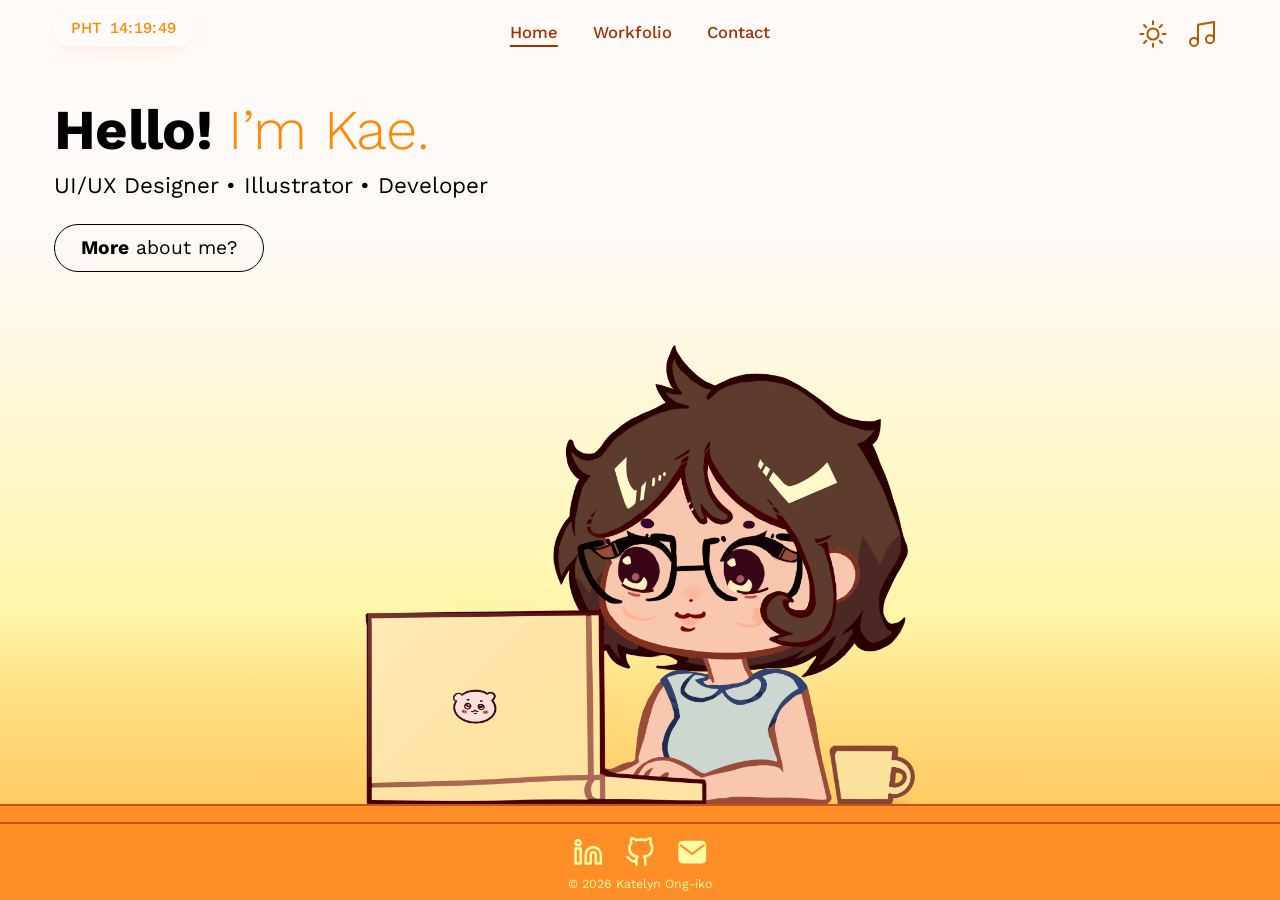
==== commit 08107509: "Major UI update" ====
--- a/kate-homepage/index.html
+++ b/kate-homepage/index.html
@@ -3,70 +3,67 @@
 <head>
   <meta charset="utf-8">
   <meta name="viewport" content="width=device-width, initial-scale=1, viewport-fit=cover">
-  <title>kae's tambayan</title>
+  <title>Kae — UI/UX Designer, Illustrator, Developer</title>
   <link rel="icon" href="data:image/svg+xml,%3Csvg xmlns='http://www.w3.org/2000/svg' viewBox='0 0 100 100'%3E%3Ctext y='.9em' font-size='90'%3E☕%3C/text%3E%3C/svg%3E">
 
   <link rel="preconnect" href="https://fonts.googleapis.com">
   <link rel="preconnect" href="https://fonts.gstatic.com" crossorigin>
-  <link href="https://fonts.googleapis.com/css2?family=Work+Sans:wght@400;500&display=swap" rel="stylesheet">
+  <link href="https://fonts.googleapis.com/css2?family=Work+Sans:wght@300;400;500;700&display=swap" rel="stylesheet">
   <link rel="stylesheet" href="css/styles.css">
 
-  <!-- Apply the saved (or system) theme before first paint to avoid a flash. -->
+  <!-- Apply the saved (or system) theme and the current page before first paint to avoid a flash. -->
   <script>
     (function () {
-      var theme = null;
+      var root = document.documentElement, theme = null;
       try { theme = localStorage.getItem('theme'); } catch (e) {}
       if (!theme) theme = matchMedia('(prefers-color-scheme: dark)').matches ? 'dark' : 'light';
-      document.documentElement.dataset.theme = theme;
+      root.dataset.theme = theme;
+      root.dataset.page = location.hash === '#workfolio' ? 'workfolio' : 'home';
     })();
   </script>
 </head>
 <body>
-  <!-- Vaporwave backdrop: sits behind everything (built/animated by css + js/background.js) -->
-  <div class="backdrop" aria-hidden="true">
-    <div class="backdrop__glow"></div>
-    <div class="backdrop__floor"><div class="backdrop__grid"></div></div>
-    <div class="backdrop__stars"></div>
-  </div>
-
+  <!-- Page backgrounds: cross-faded when the page changes -->
+  <div class="bg" aria-hidden="true"><div class="bg__home"></div><div class="bg__work"></div></div>
+
+  <!-- Fixed header: same position on every page, only its colours change -->
   <header class="site-header">
+    <div class="tz-pill" role="timer" aria-label="Philippine time">
+      <span>PHT</span> <time data-pht-clock>00:00:00</time>
+    </div>
+
     <nav class="nav" aria-label="Primary">
-      <a href="index.html">Home</a>
-      <a href="#about">About Me</a>
-      <a href="#workfolio">Workfolio</a>
-      <a href="#contact">Contact</a>
+      <a href="#home" data-route="home">Home</a>
+      <a href="#workfolio" data-route="workfolio">Workfolio</a>
+      <span class="nav__soon" aria-disabled="true">Contact</span><!-- not clickable yet -->
     </nav>
 
     <div class="controls">
-      <button class="icon-button sound-toggle" type="button" aria-pressed="true" aria-label="Mute sound">
-        <svg class="icon icon--sound-on" viewBox="0 0 24 24" aria-hidden="true"><path d="M11 5 6 9H2v6h4l5 4z"/><path d="M15.5 8.5a5 5 0 0 1 0 7M19 5a10 10 0 0 1 0 14"/></svg>
-        <svg class="icon icon--sound-off" viewBox="0 0 24 24" aria-hidden="true"><path d="M11 5 6 9H2v6h4l5 4z"/><path d="m22 9-6 6m0-6 6 6"/></svg>
-      </button>
       <button class="icon-button theme-toggle" type="button" aria-label="Switch to dark mode">
         <svg class="icon icon--sun" viewBox="0 0 24 24" aria-hidden="true"><circle cx="12" cy="12" r="4.2"/><path d="M12 2.5v2.2M12 19.3v2.2M2.5 12h2.2M19.3 12h2.2M5.3 5.3l1.6 1.6M17.1 17.1l1.6 1.6M5.3 18.7l1.6-1.6M17.1 6.9l1.6-1.6"/></svg>
         <svg class="icon icon--moon" viewBox="0 0 24 24" aria-hidden="true"><path d="M20 14.5A8.5 8.5 0 0 1 9.5 4a8.5 8.5 0 1 0 10.5 10.5z"/></svg>
       </button>
+      <button class="icon-button sound-toggle" type="button" aria-pressed="true" aria-label="Mute sound">
+        <svg class="icon icon--sound-on" viewBox="0 0 24 24" aria-hidden="true"><path d="M9 18V5l12-2v13"/><circle cx="6" cy="18" r="3"/><circle cx="18" cy="16" r="3"/></svg>
+        <svg class="icon icon--sound-off" viewBox="0 0 24 24" aria-hidden="true"><path d="M9 18V5l12-2v13"/><circle cx="6" cy="18" r="3"/><circle cx="18" cy="16" r="3"/><path d="m2.5 2.5 19 19"/></svg>
+      </button>
     </div>
-
-    <aside class="status" aria-label="System status">
-      <div class="status__title"><span>KATE.EXE</span><span class="status__dots" aria-hidden="true"><i></i><i></i></span></div>
-      <div class="status__body">
-        <div><span class="status__led" aria-hidden="true"></span>ONLINE</div>
-        <div>MOOD: <span data-status-mood>CODING</span></div>
-        <time data-status-clock>--:--:--</time>
+  </header>
+
+  <main>
+    <!-- HOME -->
+    <section class="view view--home" data-view="home" aria-label="Home">
+      <div class="hero-ambient" aria-hidden="true"><div class="hero-ambient__stars"></div></div>
+
+      <div class="hero">
+        <h1><strong>Hello!</strong> <span class="hero__name">I’m Kae.</span></h1>
+        <p class="hero__subtitle">UI/UX Designer • Illustrator • Developer</p>
+        <button class="btn-outline" type="button" aria-disabled="true" tabindex="-1"><strong>More</strong> about me?</button><!-- not clickable yet -->
       </div>
-    </aside>
-  </header>
-
-  <main class="page">
-    <section class="hero">
-      <h1>Hello! <span class="hero__name">I’m Kate.</span></h1>
-      <p class="hero__subtitle">UI/UX Designer, illustrator, and developer</p>
-    </section>
-
-    <div class="stage">
-      <!-- Character scene: every layer shares the artwork's coordinate space (--x, --y, --w are % of the scene). -->
-      <div class="scene" data-pose="typing" data-key="down">
+
+      <div class="stage">
+        <!-- Character scene: every layer shares the artwork's coordinate space (--x, --y, --w are % of the scene). -->
+        <div class="scene" data-activity="active" data-key="down">
         <img class="layer layer--back-hair" src="imgs/back-hair.webp" alt="" width="1240" height="1182" draggable="false" style="--x:34.132%;--y:0.000%;--w:64.617%">
         <div class="scene__glow" aria-hidden="true"></div>
         <div class="cup-shadow" aria-hidden="true" style="--x:84.367%;--w:15.633%"></div>
@@ -90,23 +87,118 @@
         <img class="layer layer--eyebrows" src="imgs/eyebrows.webp" alt="" width="400" height="37" draggable="false" style="--x:50.026%;--y:37.703%;--w:20.844%">
         <img class="layer layer--bangs" src="imgs/bangs.webp" alt="" width="997" height="826" draggable="false" style="--x:37.467%;--y:14.170%;--w:51.954%">
 
-        <button class="scene__head" type="button" aria-label="Say hi to Kate"></button>
-        <button class="scene__sticker" type="button" tabindex="-1" aria-hidden="true"></button><!-- easter egg: the laptop sticker -->
-        <div class="bubble" role="status" aria-live="polite"><span class="bubble__text"></span></div>
+          <button class="scene__head" type="button" aria-label="Say hi to Kae"></button>
+          <button class="scene__sticker" type="button" tabindex="-1" aria-hidden="true"></button><!-- easter egg: the laptop sticker -->
+          <div class="bubble" role="status" aria-live="polite"><span class="bubble__text"></span></div>
+        </div>
       </div>
-    </div>
+    </section>
+
+    <!-- WORKFOLIO -->
+    <section class="view view--work" data-view="workfolio" aria-label="Workfolio">
+      <div class="work">
+        <div class="tools">
+          <section class="tools__dev" aria-labelledby="dev-tools-label">
+            <h2 class="tools__label" id="dev-tools-label">Dev. Tools:</h2>
+            <ul class="keys">
+            <li class="key"><img src="imgs/logos/html5.svg" alt="" width="20" height="20"><span>HTML5</span></li>
+            <li class="key"><img src="imgs/logos/css3.svg" alt="" width="20" height="20"><span>CSS3</span></li>
+            <li class="key"><img src="imgs/logos/javascript.svg" alt="" width="20" height="20"><span>JavaScript</span></li>
+            <li class="key"><img src="imgs/logos/python.svg" alt="" width="20" height="20"><span>Python</span></li>
+            <li class="key"><img src="imgs/logos/react.svg" alt="" width="20" height="20"><span>React</span></li>
+            <li class="key"><img src="imgs/logos/vite.svg" alt="" width="20" height="20"><span>Vite</span></li>
+            <li class="key"><img src="imgs/logos/scratch.svg" alt="" width="20" height="20"><span>Scratch</span></li>
+            <li class="key"><img src="imgs/logos/supabase.svg" alt="" width="20" height="20"><span>Supabase</span></li>
+            <li class="key"><img src="imgs/logos/mongodb.svg" alt="" width="20" height="20"><span>MongoDB</span></li>
+            <li class="key"><img src="imgs/logos/claude.svg" alt="" width="20" height="20"><span>Claude AI</span></li>
+            <li class="key"><img src="imgs/logos/chatgpt.svg" alt="" width="20" height="20"><span>ChatGPT</span></li>
+            <li class="key key--text"><span>Learning More...</span></li>
+            </ul>
+          </section>
+
+          <section class="tools__creative" aria-labelledby="creative-tools-label">
+            <h2 class="tools__label" id="creative-tools-label">Creative Tools:</h2>
+            <ul class="tiles">
+            <li class="tile"><img src="imgs/logos/figma.svg" alt="Figma" width="32" height="32"></li>
+            <li class="tile"><img src="imgs/logos/procreate.svg" alt="Procreate" width="32" height="32"></li>
+            <li class="tile"><img src="imgs/logos/canva.svg" alt="Canva" width="32" height="32"></li>
+            <li class="tile"><img src="imgs/logos/davinci-resolve.svg" alt="DaVinci Resolve" width="32" height="32"></li>
+            <li class="tile"><img src="imgs/logos/affinity.svg" alt="Affinity" width="32" height="32"></li>
+            </ul>
+          </section>
+        </div>
+
+        <div class="rule" aria-hidden="true"></div>
+
+        <!-- TODO: swap the placeholder titles, text and tags for your real projects. Cards auto-cycle (js/carousel.js);
+             set data-project-open on <html> to pause the cycle while a project is open. -->
+        <section class="showcase" aria-labelledby="development-title">
+          <h2 class="showcase__title" id="development-title">Development</h2>
+
+          <div class="carousel" role="group" aria-roledescription="carousel" aria-label="Development projects">
+            <button class="carousel__arrow carousel__arrow--prev" type="button" aria-label="Previous project">
+              <svg class="icon" viewBox="0 0 24 24" aria-hidden="true"><circle cx="12" cy="12" r="10"/><path d="M13.5 8.5 10 12l3.5 3.5M10 12h5"/></svg>
+            </button>
+            <div class="carousel__viewport">
+              <ul class="carousel__track">
+            <li class="carousel__item">
+              <article class="card">
+                <div class="card__thumb card__thumb--sun" aria-hidden="true">
+                  <svg class="icon" viewBox="0 0 24 24"><path d="m16 18 6-6-6-6M8 6l-6 6 6 6"/></svg>
+                </div>
+                <div class="card__caption">
+                  <h3 class="card__title">Interactive Portfolio</h3>
+                  <ul class="card__tags"><li>Illustration</li><li>JavaScript</li></ul>
+                  <p class="card__text">This site: a layered illustration brought to life with eye tracking, physics, and a little personality.</p>
+                </div>
+              </article>
+            </li>
+            <li class="carousel__item">
+              <article class="card">
+                <div class="card__thumb card__thumb--bloom" aria-hidden="true">
+                  <svg class="icon" viewBox="0 0 24 24"><path d="M12 20h9"/><path d="M16.5 3.5a2.1 2.1 0 0 1 3 3L7 19l-4 1 1-4z"/></svg>
+                </div>
+                <div class="card__caption">
+                  <h3 class="card__title">Character &amp; Mascot Art</h3>
+                  <ul class="card__tags"><li>Illustration</li><li>Branding</li></ul>
+                  <p class="card__text">Original characters and stickers, drawn to be loved first and animated second.</p>
+                </div>
+              </article>
+            </li>
+            <li class="carousel__item">
+              <article class="card">
+                <div class="card__thumb card__thumb--dusk" aria-hidden="true">
+                  <svg class="icon" viewBox="0 0 24 24"><rect x="3" y="3" width="18" height="18" rx="2"/><path d="M3 9h18M9 21V9"/></svg>
+                </div>
+                <div class="card__caption">
+                  <h3 class="card__title">Product Design Case Study</h3>
+                  <ul class="card__tags"><li>UI/UX</li><li>Prototyping</li></ul>
+                  <p class="card__text">From research and flows to a polished, tested interface. The problem, the process, the outcome.</p>
+                </div>
+              </article>
+            </li>
+              </ul>
+            </div>
+            <button class="carousel__arrow carousel__arrow--next" type="button" aria-label="Next project">
+              <svg class="icon" viewBox="0 0 24 24" aria-hidden="true"><circle cx="12" cy="12" r="10"/><path d="M10.5 8.5 14 12l-3.5 3.5M14 12H9"/></svg>
+            </button>
+          </div>
+        </section>
+      </div>
+    </section>
   </main>
 
+  <!-- Fixed footer: same position on every page; on Home it carries the "desk" the scene sits on -->
   <footer class="site-footer">
     <div class="social">
       <!-- TODO: replace "#" and the empty mailto with your real links. -->
       <a href="#" aria-label="LinkedIn"><svg class="icon" viewBox="0 0 24 24"><path d="M16 8a6 6 0 0 1 6 6v7h-4v-7a2 2 0 0 0-4 0v7h-4v-7a6 6 0 0 1 6-6zM2 9h4v12H2zM4 2.5a2 2 0 1 1 0 4 2 2 0 0 1 0-4z"/></svg></a>
       <a href="#" aria-label="GitHub"><svg class="icon" viewBox="0 0 24 24"><path d="M9 19c-5 1.5-5-2.5-7-3m14 6v-3.9a3.4 3.4 0 0 0-.9-2.6c3.1-.4 6.4-1.5 6.4-7A5.4 5.4 0 0 0 20 4.8 5.1 5.1 0 0 0 19.9 1S18.7.7 16 2.5a13.4 13.4 0 0 0-7 0C6.3.7 5.1 1 5.1 1A5.1 5.1 0 0 0 5 4.8a5.4 5.4 0 0 0-1.5 3.8c0 5.4 3.3 6.6 6.4 7A3.4 3.4 0 0 0 9 18.1V22"/></svg></a>
-      <a href="mailto:" aria-label="Email"><svg class="icon" viewBox="0 0 24 24"><path d="M4 4h16a2 2 0 0 1 2 2v12a2 2 0 0 1-2 2H4a2 2 0 0 1-2-2V6a2 2 0 0 1 2-2z"/><path d="m22 6-10 7L2 6"/></svg></a>
+      <a href="mailto:" aria-label="Email"><svg class="icon icon--mail" viewBox="0 0 24 24"><rect x="2" y="4" width="20" height="16" rx="2.5"/><path d="m2.8 6.5 9.2 6.8 9.2-6.8"/></svg></a>
     </div>
     <small>© 2026 Katelyn Ong-iko</small>
   </footer>
 
   <script type="module" src="js/main.js"></script>
 </body>
-</html>+</html>
--- a/kate-homepage/css/styles.css
+++ b/kate-homepage/css/styles.css
@@ -1,84 +1,115 @@
 /* ==========================================================================
-   Kate's homepage
-   1. Tokens & themes   2. Base   3. Header   4. Page layout   5. Character scene
-   6. Speech bubble   7. Footer   8. Backdrop   9. Status panel   10. Cursor effects   11. Motion preferences
+   Kae's portfolio — two pages (Home, Workfolio) behind one fixed header/footer.
+   1. Tokens & themes   2. Base   3. Backgrounds   4. Header   5. Footer   6. Views
+   7. Home   8. Character scene   9. Speech bubble   10. Workfolio   11. Cursor highlight
+   12. Motion preferences
    ========================================================================== */
 
 /* 1. Tokens & themes ------------------------------------------------------ */
-/* Dark mode is the light palette inverted (255 − channel). Images are untouched. */
+/* Dark mode is the light palette inverted (255 − channel) for UI colours only; sprites/logos are never inverted. */
 :root {
-  --bg: #fffca5;
+  /* Palette (sampled from the Figma) */
   --ink: #000000;
   --accent: #ff8800;
   --nav: #a33100;
   --muted: #a33100;
+  --icon-ink: #b05a00;
+  --brand: #ff8d28;       /* header (Workfolio), footer (Home) and the desk */
+  --brand-edge: #c6540f;  /* outline of the desk */
+  --brand-ink: #fffca5;   /* light text/icons on --brand */
+  --on-brand: #ffffff;
+  --surface: #ffffff;     /* Workfolio page + footer */
+  --grad-1: #ffffff; --grad-2: #fffee2; --grad-3: #fffdc5; --grad-4: #fffcab; --grad-5: #ffe483; --grad-6: #ffcd62;
+  --rule: #ffc37f;
+  --tile: #e6e6e6;        /* creative-tool tiles stay light in both themes, like images */
+
+  /* Glass pill, keyboard keys */
+  --pill-bg: rgba(255, 255, 255, 0.38);
+  --pill-line: rgba(255, 255, 255, 0.78);
+  --pill-shadow: rgba(255, 141, 40, 0.22);
+  --key-face: #ffd7a9;
+  --key-edge: #c9a37a;
+  --key-ink: #3b2a1a;
+
+  /* Speech bubble, effects */
   --bubble-bg: #fff8dc;
   --bubble-ink: #4a1a08;
   --bubble-line: #7a2a12;
-  --character-scale: 0.88; /* overall size of the character scene */
-
-  --spring: cubic-bezier(0.34, 1.56, 0.64, 1);
-  --ui-glow: rgba(255, 136, 0, 0.55);
   --shadow: rgba(74, 26, 8, 0.55);
   --laptop-glow: rgba(255, 205, 100, 0.6);
-  --status-accent: linear-gradient(90deg, #a95cff, #ff6ec7);
-  --status-shadow: rgba(169, 92, 255, 0.45);
-
-  /* Backdrop atmosphere — overridden per time of day by [data-period] (set in js/background.js) */
-  --glow-bottom: rgba(255, 120, 200, 0.28);
-  --glow-top: rgba(180, 120, 255, 0.18);
-  --glow-side: rgba(255, 170, 90, 0.18);
-  --glow-strength: 0.7;
-  --grid-line: rgba(170, 80, 255, 0.26);
+  --ui-glow: rgba(255, 136, 0, 0.55);
+  --spring: cubic-bezier(0.34, 1.56, 0.64, 1);
+
+  /* Layout: header and footer are fixed and keep these sizes on every page */
+  --gutter: clamp(1rem, 4.2vw, 3.5rem);
+  --header-h: 4.9rem;
+  --footer-h: 4.75rem;
+  --desk-h: 1.25rem;
+  --scallop-w: clamp(3.5rem, 12.5vw, 11rem);
+  --scallop-h: calc(var(--scallop-w) * 0.13);
+
+  /* Time-of-day atmosphere — set per [data-period] by js/background.js */
   --star-strength: 0.8;
   --tint: transparent;
   --laptop-glow-boost: 1;
+
+  /* Page-dependent colours (Home values; Workfolio overrides below). Components only transition on these. */
+  --header-bg: transparent;
+  --header-ink: var(--nav);
+  --controls-ink: var(--icon-ink);
+  --pill-ink: var(--accent);
+  --footer-bg: var(--brand);
+  --footer-ink: var(--brand-ink);
+  --scallop-opacity: 0;
+  --desk-opacity: 1;
+
   color-scheme: light;
 }
 
+:root[data-page="workfolio"] {
+  --header-bg: var(--brand);
+  --header-ink: var(--on-brand);
+  --controls-ink: var(--brand-ink);
+  --pill-ink: var(--brand-ink);
+  --pill-bg: rgba(255, 255, 255, 0.16);
+  --pill-line: rgba(255, 252, 165, 0.75);
+  --pill-shadow: rgba(160, 70, 0, 0.18);
+  --footer-bg: var(--surface);
+  --footer-ink: var(--brand);
+  --scallop-opacity: 1;
+  --desk-opacity: 0;
+}
+
 :root[data-theme="dark"] {
-  --bg: #00035a;
   --ink: #ffffff;
   --accent: #0077ff;
-  --nav: #5ccefe;
-  --muted: #5ccefe;
+  --nav: #5cceff;
+  --muted: #5cceff;
+  --icon-ink: #4fa5ff;
+  --brand: #0072d7;
+  --brand-edge: #39abf0;
+  --brand-ink: #00035a;
+  --on-brand: #000000;
+  --surface: #000000;
+  --grad-1: #000000; --grad-2: #00011d; --grad-3: #00023a; --grad-4: #000354; --grad-5: #001b7c; --grad-6: #00329d;
+  --rule: #003c80;
+  --pill-bg: rgba(0, 0, 0, 0.32);
+  --pill-line: rgba(255, 255, 255, 0.26);
+  --pill-shadow: rgba(0, 0, 0, 0.35);
+  --key-face: #002856;
+  --key-edge: #365c85;
+  --key-ink: #c4d5e5;
   --bubble-bg: #0007a3;
   --bubble-ink: #b5e5f7;
   --bubble-line: #85d5ed;
+  --shadow: rgba(0, 0, 0, 0.6);
   --ui-glow: rgba(0, 119, 255, 0.65);
-  --shadow: rgba(0, 0, 0, 0.6);
-  --status-shadow: rgba(255, 110, 199, 0.4);
   color-scheme: dark;
 }
 
-:root[data-period="dawn"] {
-  --glow-bottom: rgba(255, 150, 130, 0.34);
-  --glow-top: rgba(255, 190, 150, 0.2);
-  --glow-side: rgba(255, 200, 120, 0.2);
-  --glow-strength: 0.85;
-  --grid-line: rgba(230, 100, 170, 0.28);
-  --tint: rgba(255, 170, 140, 0.06);
-}
-:root[data-period="dusk"] {
-  --glow-bottom: rgba(255, 100, 150, 0.38);
-  --glow-top: rgba(160, 90, 255, 0.25);
-  --glow-side: rgba(255, 140, 60, 0.3);
-  --glow-strength: 1;
-  --grid-line: rgba(200, 80, 220, 0.34);
-  --star-strength: 0.8;
-  --tint: rgba(255, 110, 90, 0.05);
-  --laptop-glow-boost: 1.15;
-}
-:root[data-period="night"] {
-  --glow-bottom: rgba(170, 90, 255, 0.4);
-  --glow-top: rgba(90, 60, 200, 0.32);
-  --glow-side: rgba(255, 90, 200, 0.2);
-  --glow-strength: 0.95;
-  --grid-line: rgba(200, 110, 255, 0.4);
-  --star-strength: 1;
-  --tint: rgba(110, 70, 200, 0.07);
-  --laptop-glow-boost: 1.3;
-}
+:root[data-period="dawn"] { --tint: rgba(255, 170, 140, 0.07); }
+:root[data-period="dusk"] { --tint: rgba(255, 110, 90, 0.06); --star-strength: 0.8; --laptop-glow-boost: 1.15; }
+:root[data-period="night"] { --tint: rgba(150, 100, 220, 0.04); --star-strength: 1; --laptop-glow-boost: 1.3; }
 
 /* 2. Base ----------------------------------------------------------------- */
 *, *::before, *::after { box-sizing: border-box; }
@@ -87,47 +118,104 @@
   margin: 0;
   min-height: 100vh;
   min-height: 100dvh;
-  display: flex;
-  flex-direction: column;
-  padding: env(safe-area-inset-top, 0px) env(safe-area-inset-right, 0px) env(safe-area-inset-bottom, 0px) env(safe-area-inset-left, 0px);
-  background: var(--bg);
+  background: var(--surface);
   color: var(--ink);
   font: 400 1rem/1.4 "Work Sans", system-ui, -apple-system, "Segoe UI", Roboto, sans-serif;
   overflow-x: hidden;
-  transition: background-color 0.3s, color 0.3s;
+  transition: background-color 0.6s, color 0.6s;
 }
 
 a { color: inherit; text-decoration: none; }
 :focus-visible { outline: 3px solid var(--accent); outline-offset: 4px; border-radius: 6px; }
-
+h1, h2, h3, p, ul { margin: 0; }
+ul { padding: 0; list-style: none; }
 .icon { fill: none; stroke: currentColor; stroke-linecap: round; stroke-linejoin: round; }
 
-/* 3. Header --------------------------------------------------------------- */
-/* Narrow/tablet: status + controls on one row, nav row below. Wide screens: nav centred, panels pinned to the corners. */
+/* 3. Backgrounds ---------------------------------------------------------- */
+/* Two fixed layers cross-fade between pages: the Home gradient and the plain Workfolio surface. */
+.bg { position: fixed; inset: 0; z-index: -1; pointer-events: none; }
+.bg__home, .bg__work { position: absolute; inset: 0; transition: opacity 0.6s ease; }
+.bg__home {
+  background: linear-gradient(to bottom,
+    var(--grad-1) 0%, var(--grad-1) 26%, var(--grad-2) 42%, var(--grad-3) 56%,
+    var(--grad-4) 68%, var(--grad-5) 77%, var(--grad-6) calc(100% - var(--footer-h) - var(--desk-h)), var(--grad-6) 100%);
+}
+.bg__home::after { content: ""; position: absolute; inset: 0; background: var(--tint); opacity: 0; transition: opacity 1.2s ease; }
+:root[data-period] .bg__home::after { opacity: 1; }
+.bg__work { background: var(--surface); opacity: 0; }
+:root[data-page="workfolio"] .bg__home { opacity: 0; }
+:root[data-page="workfolio"] .bg__work { opacity: 1; }
+
+/* 4. Header (fixed) -------------------------------------------------------- */
 .site-header {
+  position: fixed;
+  top: 0;
+  left: 0;
+  right: 0;
+  z-index: 30;
+  height: var(--header-h);
   display: grid;
-  grid-template-columns: minmax(0, 1fr) auto;
-  grid-template-areas: "status controls" "nav nav";
+  grid-template-columns: 1fr auto 1fr;
   align-items: start;
-  padding: 0.4rem 0.6rem 0;
-}
-.status { grid-area: status; justify-self: start; }
-.controls { grid-area: controls; display: flex; gap: 0.1rem; }
-.nav { grid-area: nav; display: flex; justify-content: center; }
-
-.nav a {
+  padding: 0.65rem var(--gutter) 0;
+  background-color: var(--header-bg);
+  color: var(--header-ink);
+  transition: background-color 0.6s ease, color 0.6s ease;
+}
+.site-header::after { /* the scalloped lower edge, only on Workfolio */
+  content: "";
+  position: absolute;
+  left: 0;
+  right: 0;
+  top: calc(100% - 1px);
+  height: var(--scallop-h);
+  background: radial-gradient(ellipse 50% 100% at 50% 0, var(--brand) 96%, transparent 100%) 0 0 / var(--scallop-w) 100% repeat-x;
+  opacity: var(--scallop-opacity);
+  transition: opacity 0.6s ease;
+  pointer-events: none;
+}
+
+/* Glass pill with Philippine time */
+.tz-pill {
+  justify-self: start;
+  display: inline-flex;
+  align-items: center;
+  gap: 0.45rem;
+  min-height: 2.25rem;
+  padding: 0.25rem 1rem;
+  border: 1px solid var(--pill-line);
+  border-radius: 999px;
+  background: var(--pill-bg);
+  -webkit-backdrop-filter: blur(12px) saturate(1.5);
+  backdrop-filter: blur(12px) saturate(1.5);
+  box-shadow: 0 6px 18px -8px var(--pill-shadow), inset 0 1px 0 rgba(255, 255, 255, 0.55);
+  color: var(--pill-ink);
+  font-size: clamp(0.9rem, 1.2vw, 1.05rem);
+  font-weight: 500;
+  letter-spacing: 0.02em;
+  white-space: nowrap;
+  user-select: none;
+  -webkit-user-select: none;
+  transition: background-color 0.6s, border-color 0.6s, color 0.6s, box-shadow 0.6s;
+}
+.tz-pill time { font-variant-numeric: tabular-nums; }
+
+.nav { display: flex; justify-content: center; }
+.nav a, .nav__soon {
   display: inline-flex;
   align-items: center;
   min-height: 2.75rem;
-  padding: 0 clamp(0.45rem, 2vw, 1rem);
-  color: var(--nav);
-  font-size: clamp(0.85rem, 3.6vw, 1.125rem);
+  padding: 0 clamp(0.6rem, 1.6vw, 1.1rem);
+  font-size: clamp(0.95rem, 1.3vw, 1.2rem);
   font-weight: 500;
   white-space: nowrap;
   text-decoration: underline 2px transparent;
-  text-underline-offset: 0.3em;
-}
-
+  text-underline-offset: 0.4em;
+}
+.nav a[aria-current="page"] { text-decoration-color: currentColor; }
+.nav__soon { cursor: default; user-select: none; -webkit-user-select: none; } /* "Contact": not clickable yet */
+
+.controls { justify-self: end; display: flex; gap: 0.1rem; }
 .icon-button {
   display: grid;
   place-items: center;
@@ -137,26 +225,26 @@
   border: 0;
   border-radius: 50%;
   background: none;
-  color: var(--accent);
+  color: var(--controls-ink);
   cursor: pointer;
-}
-.icon-button .icon { width: 2.1rem; height: 2.1rem; stroke-width: 1.6; transition: transform 0.4s var(--spring); }
+  transition: color 0.6s ease;
+}
+.icon-button .icon { width: 2rem; height: 2rem; stroke-width: 1.5; transition: transform 0.4s var(--spring); }
 
 /* Springy hover / press feedback shared by every button-like control. */
-.nav a, .icon-button, .social a {
-  transition: transform 0.4s var(--spring), filter 0.25s, text-shadow 0.25s, text-decoration-color 0.2s;
-}
+.nav a, .icon-button, .social a, .carousel__arrow {
+  transition: transform 0.4s var(--spring), filter 0.25s, text-shadow 0.25s, text-decoration-color 0.2s; /* colour is inherited from the header/footer, which transition it */
+}
+.icon-button { transition: transform 0.4s var(--spring), filter 0.25s, color 0.6s ease; }
 .nav a:focus-visible { text-shadow: 0 0 12px var(--ui-glow); }
-.icon-button:focus-visible, .social a:focus-visible { filter: drop-shadow(0 0 6px var(--ui-glow)); }
-
+.icon-button:focus-visible, .social a:focus-visible, .carousel__arrow:focus-visible { filter: drop-shadow(0 0 6px var(--ui-glow)); }
 @media (hover: hover) {
-  .nav a:hover { transform: translateY(-2px) scale(1.06); text-decoration-color: currentColor; text-shadow: 0 0 12px var(--ui-glow); }
-  .icon-button:hover, .social a:hover { transform: translateY(-3px) scale(1.1); filter: drop-shadow(0 0 6px var(--ui-glow)); }
+  .nav a:hover { transform: translateY(-2px) scale(1.06); text-shadow: 0 0 12px var(--ui-glow); }
+  .nav a:not([aria-current]):hover { text-decoration-color: currentColor; }
+  .icon-button:hover, .social a:hover, .carousel__arrow:hover { transform: translateY(-3px) scale(1.1); filter: drop-shadow(0 0 6px var(--ui-glow)); }
   .theme-toggle:hover .icon { transform: rotate(18deg); }
-  .sound-toggle:hover .icon { transform: scale(1.12); }
-}
-/* After the hover rules so a press wins while hovered. */
-.nav a:active, .icon-button:active, .social a:active { transform: scale(0.92); }
+}
+.nav a:active, .icon-button:active, .social a:active, .carousel__arrow:active { transform: scale(0.92); } /* after hover so a press wins */
 
 .theme-toggle .icon--moon,
 .sound-toggle .icon--sound-off,
@@ -165,50 +253,125 @@
 :root[data-theme="dark"] .theme-toggle .icon--moon,
 .sound-toggle[aria-pressed="false"] .icon--sound-off { display: block; }
 
-@media (min-width: 961px) {
-  .site-header { position: relative; display: flex; justify-content: center; padding: 1rem 1rem 0; }
-  .status { position: absolute; top: 0.9rem; left: clamp(0.75rem, 2.5vw, 2rem); }
-  .controls { position: absolute; top: 0.75rem; right: clamp(0.5rem, 2.5vw, 2rem); }
-}
-
-/* 4. Page layout ---------------------------------------------------------- */
-/* Mobile first: hero on top, character centred below. */
-.page {
-  flex: 1;
+/* Small screens: pill + controls on one row, nav on the row below. */
+@media (max-width: 639px) {
+  :root { --header-h: 6.6rem; }
+  .site-header { grid-template-columns: 1fr auto; grid-template-areas: "pill controls" "nav nav"; padding-top: 0.4rem; }
+  .tz-pill { grid-area: pill; }
+  .controls { grid-area: controls; }
+  .nav { grid-area: nav; }
+}
+
+/* 5. Footer (fixed) -------------------------------------------------------- */
+.site-footer {
+  position: fixed;
+  left: 0;
+  right: 0;
+  bottom: 0;
+  z-index: 30;
+  height: var(--footer-h);
   display: flex;
   flex-direction: column;
-  justify-content: space-between;
-  min-height: 0;
-}
-
-.hero { padding: 2rem clamp(1.5rem, 6vw, 5rem) 0; text-align: center; }
-.hero h1 { margin: 0; font-size: clamp(2.5rem, 5.4vw, 4.5rem); font-weight: 400; line-height: 1.1; letter-spacing: -0.01em; }
-.hero__name { color: var(--accent); }
-.hero__subtitle { margin: 0.7rem 0 0; font-size: clamp(1rem, 1.5vw, 1.25rem); }
-
-.stage {
-  align-self: center;
-  width: calc(min(94vw, 560px, max(16rem, calc((100dvh - 22rem) * 1.198))) * var(--character-scale));
-  margin-top: 1rem;
-}
-
-/* Desktop: text left, character bottom-right, in a two-column grid (no absolute positioning). */
-@media (min-width: 761px) {
-  .page {
-    display: grid;
-    grid-template-columns: minmax(0, 1fr) auto;
-    align-items: end;
+  align-items: center;
+  justify-content: center;
+  background-color: var(--footer-bg);
+  color: var(--footer-ink);
+  transition: background-color 0.6s ease, color 0.6s ease;
+}
+.site-footer::before { /* the desk the Home scene sits on: fades out on Workfolio */
+  content: "";
+  position: absolute;
+  left: 0;
+  right: 0;
+  bottom: 100%;
+  height: var(--desk-h);
+  background: var(--brand);
+  border-block: 2px solid var(--brand-edge);
+  opacity: var(--desk-opacity);
+  transition: opacity 0.6s ease;
+  pointer-events: none;
+}
+.social { display: flex; gap: 0.5rem; }
+.social a { display: grid; place-items: center; width: 2.75rem; height: 2.75rem; border-radius: 50%; }
+.social .icon { width: 1.9rem; height: 1.9rem; stroke-width: 2; }
+.icon--mail rect { fill: currentColor; }
+.icon--mail path { stroke: var(--footer-bg); stroke-width: 1.6; transition: stroke 0.6s ease; }
+.site-footer small { padding: 0 1rem; font-size: 0.78rem; line-height: 1.5; }
+
+/* 6. Views ---------------------------------------------------------------- */
+.view { display: none; min-height: 100vh; min-height: 100dvh; }
+:root[data-page="home"] .view--home { display: grid; }
+:root[data-page="workfolio"] .view--work { display: block; }
+.view { animation: view-in 0.5s ease both; }
+@keyframes view-in { from { opacity: 0; transform: translateY(0.5rem); } }
+
+/* 7. Home ------------------------------------------------------------------ */
+/* The text sits top-left, the scene is centred on the desk (bottom edge of the content area). */
+.view--home {
+  position: relative;
+  grid-template: minmax(0, 1fr) / minmax(0, 1fr);
+  padding: calc(var(--header-h) + clamp(0.75rem, 1.6vw, 2.25rem)) var(--gutter) calc(var(--footer-h) + var(--desk-h));
+  --scene-w: min(43vw, calc((100dvh - var(--header-h) - var(--footer-h) - var(--desk-h) - 1rem) * 1.198), 70rem);
+}
+
+.hero-ambient { position: absolute; inset: 0; overflow: hidden; pointer-events: none; opacity: 0; transition: opacity 1.2s ease; }
+.hero-ambient.is-ready { opacity: 1; }
+.hero-ambient__stars { position: absolute; inset: 0; }
+
+.hero { grid-area: 1 / 1; align-self: start; justify-self: start; position: relative; z-index: 2; }
+.hero h1 { font-size: clamp(2.2rem, 4.4vw, 4.75rem); line-height: 1.12; letter-spacing: -0.01em; }
+.hero h1 strong { font-weight: 700; }
+.hero__name { color: var(--accent); font-weight: 300; }
+.hero__subtitle { margin-top: 0.35em; font-size: clamp(1rem, 1.75vw, 1.5rem); }
+
+.btn-outline { /* "More about me?": not clickable yet */
+  display: inline-block;
+  margin-top: clamp(0.9rem, 1.8vw, 1.6rem);
+  padding: 0.5em 1.35em;
+  border: 1.5px solid var(--ink);
+  border-radius: 999px;
+  background: none;
+  color: var(--ink);
+  font: inherit;
+  font-size: clamp(0.95rem, 1.5vw, 1.25rem);
+  pointer-events: none;
+  cursor: default;
+}
+.btn-outline strong { font-weight: 700; }
+
+.stage { grid-area: 1 / 1; align-self: end; justify-self: center; position: relative; z-index: 40; width: var(--scene-w); }
+
+.hero-ambient .star {
+  position: absolute;
+  left: var(--x);
+  top: var(--y);
+  width: var(--size);
+  height: var(--size);
+  background: var(--color);
+  opacity: 0;
+  animation: star-float var(--duration) ease-in-out var(--delay) infinite alternate; /* one animation: fade + drift */
+}
+.star--spark { /* a crisp "+" */
+  background:
+    linear-gradient(var(--color), var(--color)) center / 100% 2px no-repeat,
+    linear-gradient(var(--color), var(--color)) center / 2px 100% no-repeat !important;
+}
+@keyframes star-float {
+  0% { opacity: 0.08; transform: translate3d(0, 0, 0); }
+  50% { opacity: calc(var(--peak) * var(--star-strength)); transform: translate3d(calc(var(--dx) * 0.5), calc(var(--dy) * 0.5), 0); }
+  100% { opacity: 0.08; transform: translate3d(var(--dx), var(--dy), 0); }
+}
+
+@media (max-width: 760px) {
+  .view--home {
+    grid-template: minmax(0, 1fr) auto / minmax(0, 1fr);
+    --scene-w: clamp(15rem, min(92vw, calc((100dvh - 28rem) * 1.198)), 34rem);
   }
-  .hero { align-self: center; padding: 0 0 0 clamp(2rem, 6.4vw, 5.5rem); text-align: left; }
-  .hero h1 { font-size: clamp(2.5rem, 5vw, 4.5rem); }
-  .stage {
-    align-self: end;
-    margin: 0 clamp(0.5rem, 3.5vw, 3rem) 0 0;
-    width: calc(min(50vw, 1000px, calc((100dvh - 11rem) * 1.198)) * var(--character-scale));
-  }
-}
-
-/* 5. Character scene ------------------------------------------------------ */
+  .hero { align-self: center; justify-self: center; text-align: center; padding-block: 1rem; }
+  .stage { grid-row: 2; margin-top: 3.5rem; } /* room for the speech bubble above the head */
+}
+
+/* 8. Character scene ------------------------------------------------------ */
 .scene {
   position: relative;
   width: 100%;
@@ -229,10 +392,9 @@
   pointer-events: none;
 }
 
-/* Body: the typing (key-down) frame always sits underneath, so the idle frame can switch in without flicker.
-   The idle frame shows when she stops typing, and between key presses (data-key="up", set by js/character.js). */
+/* Body: the typing (key-down) frame always sits underneath; the other frame shows between key presses
+   (data-key="up", toggled at random intervals by js/character.js, so she keeps typing even when the cursor is idle). */
 .layer--body-idle { opacity: 0; transition: opacity 0.06s linear; }
-.scene[data-pose="idle"] .layer--body-idle,
 .scene[data-key="up"] .layer--body-idle { opacity: 1; }
 
 .layer--pupils { will-change: transform, scale; transform-origin: 50% 35%; } /* moved by js/character.js; scaled to blink */
@@ -253,7 +415,7 @@
 .layer--cup.is-dragging { cursor: grabbing; }
 
 /* Faint laptop-screen glow: a halo behind the laptop plus a light film on the screen.
-   Both brighten while she is typing (data-pose="typing"). */
+   Slightly brighter while the cursor is active. */
 .scene__glow {
   position: absolute;
   left: -9%;
@@ -262,11 +424,11 @@
   height: 64%;
   border-radius: 50%;
   background: radial-gradient(closest-side, var(--laptop-glow), transparent 72%);
-  opacity: calc(0.4 * var(--laptop-glow-boost));
+  opacity: calc(0.6 * var(--laptop-glow-boost));
   transition: opacity 0.6s ease;
   pointer-events: none;
 }
-.scene[data-pose="typing"] .scene__glow { opacity: calc(0.78 * var(--laptop-glow-boost)); }
+.scene[data-activity="active"] .scene__glow { opacity: calc(0.78 * var(--laptop-glow-boost)); }
 
 .scene__screen {
   position: absolute;
@@ -276,11 +438,11 @@
   height: 35.6%;
   background: linear-gradient(135deg, rgba(255, 255, 235, 0.55), rgba(255, 255, 235, 0) 70%);
   mix-blend-mode: screen;
-  opacity: 0.12;
+  opacity: 0.3;
   transition: opacity 0.6s ease;
   pointer-events: none;
 }
-.scene[data-pose="typing"] .scene__screen { opacity: 0.4; }
+.scene[data-activity="active"] .scene__screen { opacity: 0.4; }
 
 /* Soft contact shadow on the floor under the cup; js/cup.js sets its transform/opacity from the cup's height. */
 .cup-shadow {
@@ -325,13 +487,14 @@
   cursor: default;
 }
 
-/* 6. Speech bubble -------------------------------------------------------- */
+/* 9. Speech bubble -------------------------------------------------------- */
+/* To the right of the head (above it on small screens, where there is no room beside the scene). */
 .bubble {
   position: absolute;
-  left: 3%;
-  top: 8%;
+  left: 95%;
+  top: 12%;
   z-index: 6;
-  width: 38%;
+  width: 42%;
   min-width: 8.5rem;
   padding: 0.7em 0.9em;
   border: 0.2em solid var(--bubble-line);
@@ -344,131 +507,151 @@
   pointer-events: none;
   opacity: 0;
   transform: scale(0.85) translateY(0.4em);
-  transform-origin: 100% 100%;
+  transform-origin: 0 100%;
   transition: opacity 0.18s, transform 0.22s cubic-bezier(0.3, 1.5, 0.5, 1);
 }
 .bubble.is-visible { opacity: 1; transform: none; }
 
-.bubble::after { /* tail pointing at the head */
+.bubble::after { /* tail pointing back at the head */
   content: "";
   position: absolute;
-  right: -0.62em;
+  left: -0.62em;
   bottom: 1.1em;
   width: 0.9em;
   height: 0.9em;
   border: solid var(--bubble-line);
-  border-width: 0.2em 0.2em 0 0;
-  border-radius: 0 0.2em 0 0;
+  border-width: 0 0 0.2em 0.2em;
+  border-radius: 0 0 0 0.2em;
   background: var(--bubble-bg);
   transform: rotate(45deg) skew(8deg, 8deg);
 }
 
-/* 7. Footer --------------------------------------------------------------- */
-.site-footer { display: flex; flex-direction: column; align-items: center; gap: 0.15rem; padding: 0.5rem 1rem 0.6rem; }
-.site-footer small { padding: 0.5rem 1rem; color: var(--muted); font-size: 0.9rem; }
-
-.social { display: flex; gap: 0.5rem; }
-.social a { display: grid; place-items: center; width: 3rem; height: 3rem; border-radius: 50%; color: var(--accent); }
-.social .icon { width: 2rem; height: 2rem; stroke-width: 2; }
-
-/* ==========================================================================
-   8. Backdrop — minimal floating pixel stars
-   ========================================================================== */
-
-.backdrop {
-  position: fixed;
-  inset: 0;
-  z-index: -1;
-  overflow: hidden;
-  pointer-events: none;
-  opacity: 0;
-  transition: opacity 1.2s ease;
-}
-
-.backdrop.is-ready {
-  opacity: 1;
-}
-
-/* Floating pixel stars */
-
-.backdrop__stars {
-  position: absolute;
-  inset: 0;
-}
-
-.star {
-  position: absolute;
-  left: var(--x);
-  top: var(--y);
-  width: var(--size);
-  height: var(--size);
-  background: var(--color);
-  opacity: 0;
-  animation: star-float var(--duration) ease-in-out var(--delay) infinite alternate;
-}
-
-.star--spark {
-  background:
-    linear-gradient(var(--color), var(--color)) center / 100% 2px no-repeat,
-    linear-gradient(var(--color), var(--color)) center / 2px 100% no-repeat;
-}
-
-@keyframes star-float {
-  0% {
-    opacity: 0.08;
-    transform: translate3d(0, 0, 0);
+@media (max-width: 760px) {
+  .bubble { left: auto; right: 0; top: -27%; width: 62%; transform-origin: 80% 100%; }
+  .bubble::after {
+    left: auto;
+    right: 20%;
+    bottom: -0.62em;
+    border-width: 0 0.2em 0.2em 0;
+    border-radius: 0 0 0.2em 0;
   }
-
-  50% {
-    opacity: var(--peak);
-    transform: translate3d(
-      calc(var(--dx) * 0.5),
-      calc(var(--dy) * 0.5),
-      0
-    );
-  }
-
-  100% {
-    opacity: 0.08;
-    transform: translate3d(var(--dx), var(--dy), 0);
-  }
-}
-/* 9. Status panel ---------------------------------------------------------- */
-.status {
-  min-width: 10.5rem;
-  border: 2px solid var(--bubble-line);
-  background: var(--bubble-bg);
-  color: var(--bubble-ink);
-  box-shadow: 3px 3px 0 var(--status-shadow);
-  font: 500 0.7rem/1.35 ui-monospace, "SF Mono", Menlo, Consolas, "Courier New", monospace;
-  letter-spacing: 0.05em;
-  text-transform: uppercase;
+}
+
+/* 10. Workfolio ------------------------------------------------------------ */
+.view--work { padding: calc(var(--header-h) + var(--scallop-h) + clamp(1rem, 2.4vw, 2rem)) var(--gutter) calc(var(--footer-h) + 1.5rem); }
+.work { width: min(100%, 84.5vw, 88rem); margin-inline: auto; }
+@media (max-width: 760px) { .work { width: 100%; } }
+
+.tools { display: grid; grid-template-columns: minmax(0, 1fr) auto; gap: 1rem clamp(1.5rem, 4vw, 3.5rem); align-items: start; }
+.tools__label { font-size: clamp(0.8rem, 1.05vw, 0.95rem); font-weight: 500; letter-spacing: 0.04em; text-transform: uppercase; }
+.tools__dev { display: flex; align-items: flex-start; gap: 0.9rem; }
+.tools__dev .tools__label { padding-top: 0.6rem; white-space: nowrap; }
+.tools__creative .tools__label { margin-bottom: 0.55rem; }
+
+/* Dev tools: keyboard keys that press down when hovered (sound + touch handled by js/keys.js) */
+.keys { flex: 1 1 0; min-width: 0; display: flex; flex-wrap: wrap; gap: 0.6rem 0.4rem; padding: 0 0 0.2rem; }
+.key {
+  display: inline-flex;
+  align-items: center;
+  gap: 0.5rem;
+  min-height: 2.4rem;
+  padding: 0.3rem 0.8rem 0.3rem 0.45rem;
+  border-radius: 0.5rem;
+  background: var(--key-face);
+  color: var(--key-ink);
+  font-size: clamp(0.82rem, 1.05vw, 0.95rem);
+  font-weight: 500;
+  white-space: nowrap;
+  box-shadow: 0 3px 0 var(--key-edge), 0 7px 10px -6px rgba(0, 0, 0, 0.3);
+  transition: transform 0.07s ease-out, box-shadow 0.07s ease-out, background-color 0.6s, color 0.6s;
   user-select: none;
   -webkit-user-select: none;
-}
-.status__title { display: flex; justify-content: space-between; align-items: center; padding: 0.12rem 0.4rem; background: var(--status-accent); color: #fff; font-weight: 700; }
-.status__dots { display: flex; gap: 0.2rem; }
-.status__dots i { width: 0.5rem; height: 0.5rem; border: 1.5px solid #fff; }
-.status__body {
+  -webkit-tap-highlight-color: transparent;
+}
+.key img { box-sizing: content-box; width: 1.2rem; height: 1.2rem; padding: 0.15rem; border-radius: 0.35rem; background: #fff; }
+.key--text { padding-left: 0.95rem; }
+.key.is-pressed { transform: translateY(3px); box-shadow: 0 0 0 var(--key-edge), 0 3px 5px -4px rgba(0, 0, 0, 0.35); }
+@media (hover: hover) {
+  .key:hover { transform: translateY(3px); box-shadow: 0 0 0 var(--key-edge), 0 3px 5px -4px rgba(0, 0, 0, 0.35); }
+}
+
+/* Creative tools: logos only */
+.tiles { display: flex; gap: 0.45rem; }
+.tile { display: grid; place-items: center; width: clamp(2.6rem, 3.8vw, 3.4rem); aspect-ratio: 1; border-radius: 0.4rem; background: var(--tile); transition: transform 0.4s var(--spring); }
+.tile img { width: 62%; height: 62%; object-fit: contain; }
+@media (hover: hover) { .tile:hover { transform: translateY(-3px) scale(1.06); } }
+
+.rule { height: 1px; margin: clamp(1.1rem, 2.2vw, 1.75rem) 0 clamp(0.9rem, 1.6vw, 1.25rem); background: linear-gradient(90deg, color-mix(in srgb, var(--rule) 0%, transparent), var(--rule) 92%); }
+.showcase__title { margin-bottom: 0.8rem; font-size: clamp(1.15rem, 1.7vw, 1.6rem); font-weight: 700; letter-spacing: 0.03em; text-transform: uppercase; }
+
+/* Carousel (js/carousel.js): all cards live in one flex track that slides by one card at a time */
+.carousel { --visible: 3; --gap: clamp(0.6rem, 1.3vw, 1.1rem); position: relative; }
+.carousel__viewport { overflow: hidden; padding-bottom: 0.5rem; margin-bottom: -0.5rem; }
+.carousel__track { display: flex; gap: var(--gap); will-change: transform; }
+.carousel__item { flex: 0 0 calc((100% - (var(--visible) - 1) * var(--gap)) / var(--visible)); min-width: 0; }
+
+.carousel__arrow {
+  position: absolute;
+  top: 50%;
+  z-index: 2;
   display: grid;
-  grid-template-columns: 1fr auto;
-  column-gap: 0.9rem;
-  padding: 0.3rem 0.5rem 0.35rem;
-}
-.status__body > :nth-child(2) { grid-column: 1 / -1; grid-row: 2; }
-.status__led {
-  display: inline-block;
-  width: 0.5rem;
-  height: 0.5rem;
-  margin-right: 0.4rem;
-  background: #35d07f;
-  box-shadow: 0 0 6px #35d07f;
-  animation: led-blink 2.4s steps(1) infinite;
-}
-@keyframes led-blink { 0%, 80% { opacity: 1; } 90% { opacity: 0.25; } }
-.status time { grid-row: 1; grid-column: 2; font-variant-numeric: tabular-nums; }
-
-/* 10. Cursor effects (created by js/cursor-fx.js) ---------------------------- */
+  place-items: center;
+  width: 2.75rem;
+  height: 2.75rem;
+  margin-top: -1.375rem;
+  padding: 0;
+  border: 0;
+  background: none;
+  color: var(--accent);
+  cursor: pointer;
+}
+.carousel__arrow .icon { width: 1.9rem; height: 1.9rem; stroke-width: 1.5; }
+.carousel__arrow--prev { left: -3.2rem; }
+.carousel__arrow--next { right: -3.2rem; }
+
+@media (max-width: 1099px) { .carousel { --visible: 2; } }
+@media (max-width: 639px) { .carousel { --visible: 1; } }
+@media (max-width: 760px) { /* no room for arrows in the margins: overlay them on the cards */
+  .carousel__arrow { width: 2.75rem; height: 2.75rem; border-radius: 50%; background: rgba(255, 255, 255, 0.82); color: #ff8800; box-shadow: 0 4px 12px -4px rgba(0, 0, 0, 0.3); }
+  .carousel__arrow--prev { left: 0.4rem; }
+  .carousel__arrow--next { right: 0.4rem; }
+}
+
+/* Cards keep the Figma proportions; thumbnails are image-like surfaces, so they are the same in both themes. */
+.card { position: relative; container-type: inline-size; aspect-ratio: 1.375; overflow: hidden; border-radius: 0.5rem; box-shadow: 0 12px 24px -16px rgba(0, 0, 0, 0.45); }
+.card__thumb { position: absolute; inset: 0; display: grid; place-items: center; padding-bottom: 18%; background: linear-gradient(135deg, var(--thumb-a), var(--thumb-b)); }
+.card__thumb .icon { box-sizing: content-box; width: 14cqw; height: 14cqw; padding: 4cqw; border-radius: 50%; background: rgba(255, 255, 255, 0.55); color: #a33100; stroke-width: 1.6; }
+.card__thumb--sun { --thumb-a: #fff0a0; --thumb-b: #ffc785; }
+.card__thumb--bloom { --thumb-a: #ffd9a8; --thumb-b: #ffb3d9; }
+.card__thumb--dusk { --thumb-a: #e3c9ff; --thumb-b: #ffc2e2; }
+.card__caption {
+  position: absolute;
+  left: 0;
+  right: 0;
+  bottom: 0;
+  display: flex;
+  flex-direction: column;
+  gap: 0.25rem;
+  padding: 0.65rem 0.85rem 0.75rem;
+  background: rgba(255, 255, 255, 0.78);
+  -webkit-backdrop-filter: blur(8px);
+  backdrop-filter: blur(8px);
+  color: #3b2a1a;
+}
+.card__title { font-size: clamp(0.9rem, 5.2cqw, 1.15rem); font-weight: 700; line-height: 1.2; }
+.card__tags { display: flex; flex-wrap: wrap; gap: 0.3rem; }
+.card__tags li { padding: 0.05rem 0.5rem; border: 1px solid rgba(163, 49, 0, 0.3); border-radius: 999px; color: #a33100; font-size: 0.68rem; font-weight: 500; letter-spacing: 0.06em; text-transform: uppercase; }
+.card__text { display: none; font-size: 0.85rem; line-height: 1.35; }
+@container (min-width: 21rem) { .card__text { display: -webkit-box; -webkit-line-clamp: 2; -webkit-box-orient: vertical; overflow: hidden; } }
+
+@media (max-width: 760px) {
+  .tools { grid-template-columns: minmax(0, 1fr); }
+  .tools__dev { flex-direction: column; gap: 0.5rem; }
+  .tools__dev .tools__label { padding-top: 0; }
+}
+
+/* 11. Cursor highlight (js/cursor-glow.js) ---------------------------------- */
+/* One soft glow that sits exactly on the pointer: no easing, no trail, no fade. */
 .cursor-glow {
   position: fixed;
   left: 0;
@@ -480,16 +663,14 @@
   border-radius: 50%;
   background: radial-gradient(circle, rgba(255, 176, 40, 0.34), rgba(255, 150, 30, 0.12) 45%, transparent 70%);
   opacity: 0;
-  transition: opacity 0.3s;
   pointer-events: none;
   will-change: transform;
 }
 .cursor-glow.is-visible { opacity: 1; }
-.cursor-fx { position: fixed; inset: 0; z-index: 61; width: 100%; height: 100%; pointer-events: none; }
-
-/* 11. Motion preferences --------------------------------------------------- */
+
+/* 12. Motion preferences --------------------------------------------------- */
 @media (prefers-reduced-motion: reduce) {
   *, *::before, *::after { transition: none !important; }
-  .backdrop__grid, .status__led { animation: none; }
-  .star { animation: none; opacity: calc(0.45 * var(--star-strength)); }
-}+  .view { animation: none; }
+  .hero-ambient .star { animation: none; opacity: calc(0.45 * var(--star-strength)); }
+}
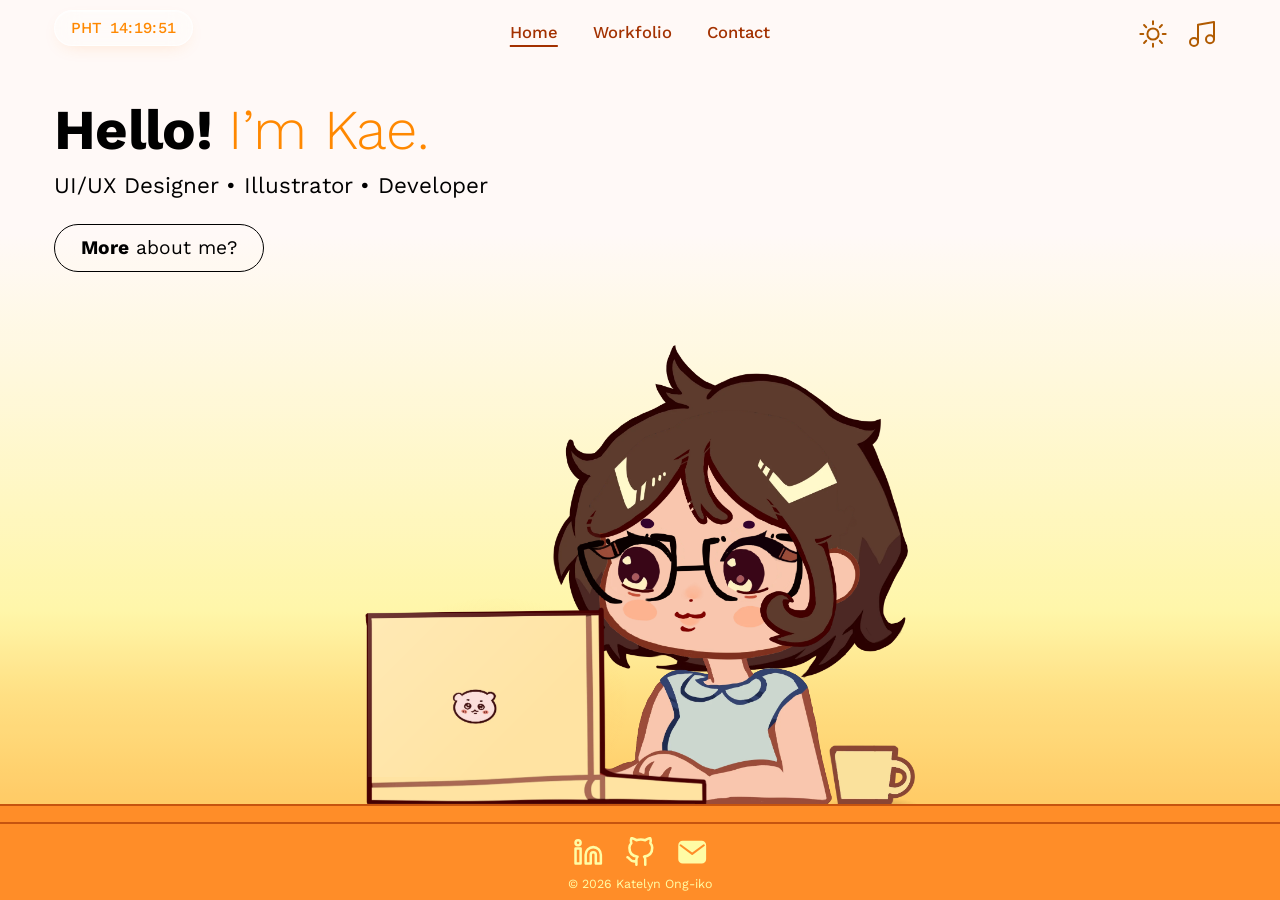
==== commit a59cd56b: "Minor transition revisions, improved sprite eye bug" ====
--- a/kate-homepage/index.html
+++ b/kate-homepage/index.html
@@ -75,7 +75,7 @@
         <img class="layer layer--head-base" src="imgs/head-base.webp" alt="" width="908" height="789" draggable="false" style="--x:42.574%;--y:19.288%;--w:47.316%">
         <img class="layer layer--blush" src="imgs/blush.webp" alt="" width="505" height="159" draggable="false" style="--x:46.639%;--y:51.561%;--w:26.316%">
         <img class="layer layer--pupils" src="imgs/pupils.webp" alt="" width="531" height="180" draggable="false" style="--x:45.753%;--y:43.258%;--w:27.671%">
-        <img class="layer layer--pupil-cover" src="imgs/pupil-cover.webp" alt="" width="625" height="369" draggable="false" style="--x:44.659%;--y:38.764%;--w:32.569%">
+        <img class="layer layer--pupil-cover" src="imgs/pupil-cover.webp" alt="" width="644" height="275" draggable="false" style="--x:44.085%;--y:38.764%;--w:33.559%">
         <img class="layer layer--lower-lash-left" src="imgs/lower-lash-left.webp" alt="" width="114" height="46" draggable="false" style="--x:46.535%;--y:51.873%;--w:5.941%">
         <img class="layer layer--lower-lash-right" src="imgs/lower-lash-right.webp" alt="" width="117" height="42" draggable="false" style="--x:67.379%;--y:52.747%;--w:6.097%">
         <img class="layer layer--eyelash-left" src="imgs/eyelash-left.webp" alt="" width="317" height="159" draggable="false" style="--x:40.177%;--y:40.200%;--w:16.519%">
@@ -201,4 +201,4 @@
 
   <script type="module" src="js/main.js"></script>
 </body>
-</html>
+</html>
--- a/kate-homepage/css/styles.css
+++ b/kate-homepage/css/styles.css
@@ -403,6 +403,12 @@
 .scene.is-talking .layer--mouth-open { opacity: 1; }
 .scene.is-talking .layer--mouth-closed { opacity: 0; }
 
+/* The laptop is the top-most layer of the scene (above the avatar, the cup and every other element).
+   Its screen-light film stays directly above it, and all layers have pointer-events: none, so clicks still reach
+   the avatar, the sticker and the cup underneath. */
+.layer--laptop { z-index: 100; }
+.scene__screen { z-index: 101; }
+
 /* Draggable cup (physics in js/cup.js). touch-action only affects touches that start on the cup. */
 .layer--cup {
   z-index: 7;
@@ -673,4 +679,4 @@
   *, *::before, *::after { transition: none !important; }
   .view { animation: none; }
   .hero-ambient .star { animation: none; opacity: calc(0.45 * var(--star-strength)); }
-}
+}
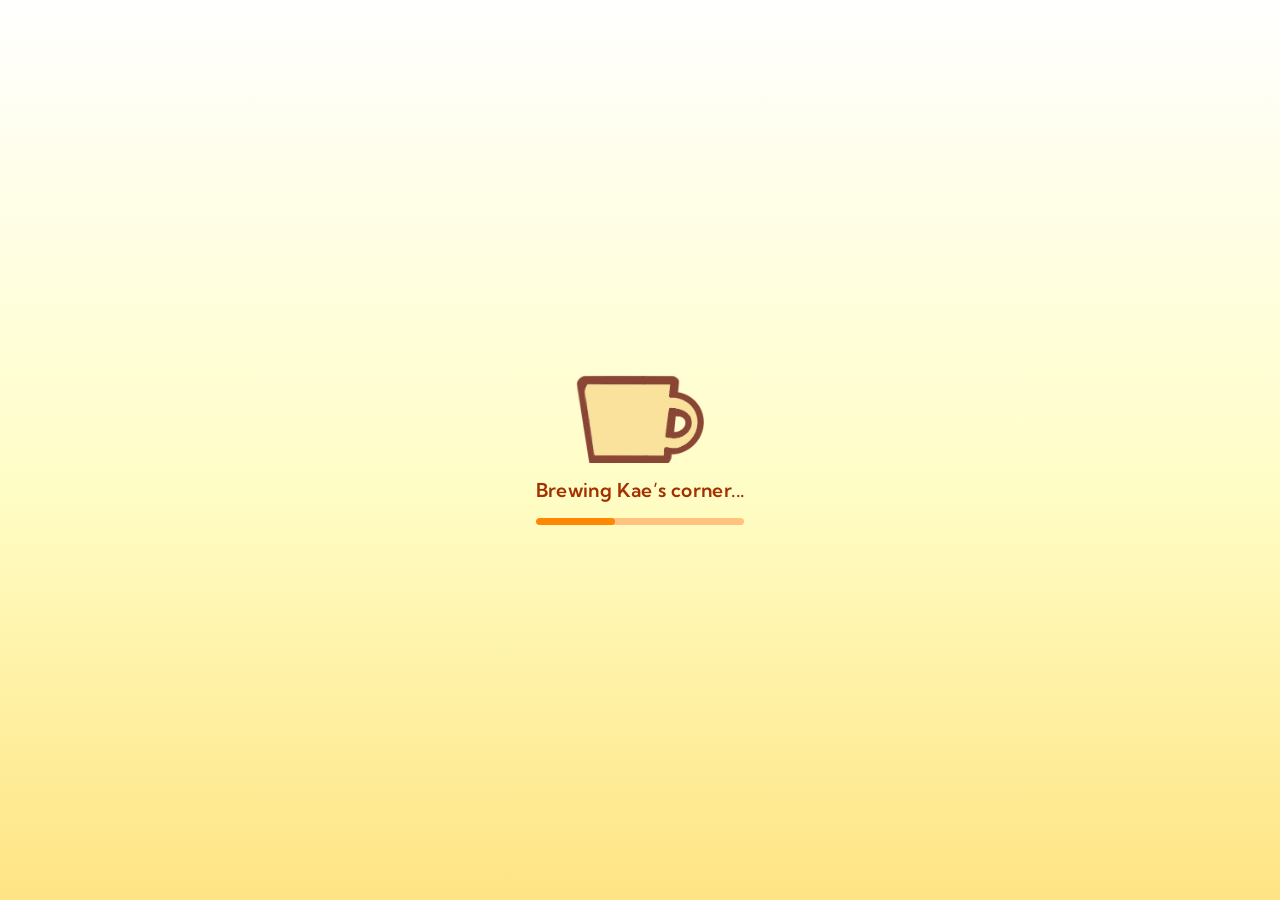
==== commit 36916bcc: "feat: enhance portfolio UI, interactions, responsiveness, and contact functionality" ====
--- a/kate-homepage/index.html
+++ b/kate-homepage/index.html
@@ -8,7 +8,7 @@
 
   <link rel="preconnect" href="https://fonts.googleapis.com">
   <link rel="preconnect" href="https://fonts.gstatic.com" crossorigin>
-  <link href="https://fonts.googleapis.com/css2?family=Work+Sans:wght@300;400;500;700&display=swap" rel="stylesheet">
+  <link href="https://fonts.googleapis.com/css2?family=Kumbh+Sans:wght@300;400;600;700;800&family=Work+Sans:wght@300;400;500;700&display=swap" rel="stylesheet">
   <link rel="stylesheet" href="css/styles.css">
 
   <!-- Apply the saved (or system) theme and the current page before first paint to avoid a flash. -->
@@ -18,11 +18,23 @@
       try { theme = localStorage.getItem('theme'); } catch (e) {}
       if (!theme) theme = matchMedia('(prefers-color-scheme: dark)').matches ? 'dark' : 'light';
       root.dataset.theme = theme;
-      root.dataset.page = location.hash === '#workfolio' ? 'workfolio' : 'home';
+      root.dataset.page = location.hash === '#workfolio' ? 'workfolio' : location.hash === '#contact' ? 'contact' : 'home';
+      root.classList.add('is-loading');
     })();
   </script>
+  <noscript><style>.loader { display: none !important; } html.is-loading { overflow: auto !important; }</style></noscript>
 </head>
 <body>
+  <!-- Loading screen: pure HTML/CSS so it shows instantly; js/loader.js fades it out once the artwork is ready -->
+  <div class="loader" role="status" aria-live="polite" aria-label="Loading">
+    <div class="loader__cup">
+      <span class="loader__steam loader__steam--1"></span><span class="loader__steam loader__steam--2"></span><span class="loader__steam loader__steam--3"></span>
+      <img src="imgs/cup.webp" alt="" width="300" height="207" draggable="false">
+    </div>
+    <p class="loader__text">Brewing Kae’s corner<span class="loader__dots"><i>.</i><i>.</i><i>.</i></span></p>
+    <div class="loader__bar"><span></span></div>
+  </div>
+
   <!-- Page backgrounds: cross-faded when the page changes -->
   <div class="bg" aria-hidden="true"><div class="bg__home"></div><div class="bg__work"></div></div>
 
@@ -35,17 +47,17 @@
     <nav class="nav" aria-label="Primary">
       <a href="#home" data-route="home">Home</a>
       <a href="#workfolio" data-route="workfolio">Workfolio</a>
-      <span class="nav__soon" aria-disabled="true">Contact</span><!-- not clickable yet -->
+      <a href="#contact" data-route="contact">Contact</a>
     </nav>
 
     <div class="controls">
       <button class="icon-button theme-toggle" type="button" aria-label="Switch to dark mode">
-        <svg class="icon icon--sun" viewBox="0 0 24 24" aria-hidden="true"><circle cx="12" cy="12" r="4.2"/><path d="M12 2.5v2.2M12 19.3v2.2M2.5 12h2.2M19.3 12h2.2M5.3 5.3l1.6 1.6M17.1 17.1l1.6 1.6M5.3 18.7l1.6-1.6M17.1 6.9l1.6-1.6"/></svg>
-        <svg class="icon icon--moon" viewBox="0 0 24 24" aria-hidden="true"><path d="M20 14.5A8.5 8.5 0 0 1 9.5 4a8.5 8.5 0 1 0 10.5 10.5z"/></svg>
+        <svg class="icon icon--sun" viewBox="0 0 24 24" aria-hidden="true"><circle cx="12" cy="12" r="4.4"/><path d="M12 2.8v2M12 19.2v2M2.8 12h2M19.2 12h2M5.5 5.5l1.4 1.4M17.1 17.1l1.4 1.4M5.5 18.5l1.4-1.4M17.1 6.9l1.4-1.4"/><path d="M10.6 11.6v.1M13.4 11.6v.1M10.9 13.3q1.1.9 2.2 0"/></svg>
+        <svg class="icon icon--moon" viewBox="0 0 24 24" aria-hidden="true"><path d="M19.6 14.6A8.2 8.2 0 0 1 9.4 4.4a8.2 8.2 0 1 0 10.2 10.2z"/><path d="M17.4 4.2v2.4M16.2 5.4h2.4M20.2 8.8v1.6M19.4 9.6H21"/></svg>
       </button>
       <button class="icon-button sound-toggle" type="button" aria-pressed="true" aria-label="Mute sound">
-        <svg class="icon icon--sound-on" viewBox="0 0 24 24" aria-hidden="true"><path d="M9 18V5l12-2v13"/><circle cx="6" cy="18" r="3"/><circle cx="18" cy="16" r="3"/></svg>
-        <svg class="icon icon--sound-off" viewBox="0 0 24 24" aria-hidden="true"><path d="M9 18V5l12-2v13"/><circle cx="6" cy="18" r="3"/><circle cx="18" cy="16" r="3"/><path d="m2.5 2.5 19 19"/></svg>
+        <svg class="icon icon--sound-on" viewBox="0 0 24 24" aria-hidden="true"><path d="M9.5 17.5V6.2l9-1.7v11"/><ellipse cx="7" cy="17.6" rx="2.6" ry="2.2"/><ellipse cx="16" cy="16" rx="2.6" ry="2.2"/><path d="m9.5 9.2 9-1.7"/></svg>
+        <svg class="icon icon--sound-off" viewBox="0 0 24 24" aria-hidden="true"><path d="M9.5 17.5V6.2l9-1.7v11"/><ellipse cx="7" cy="17.6" rx="2.6" ry="2.2"/><ellipse cx="16" cy="16" rx="2.6" ry="2.2"/><path d="m9.5 9.2 9-1.7"/><path d="m3 3.2 18 17.6"/></svg>
       </button>
     </div>
   </header>
@@ -58,7 +70,42 @@
       <div class="hero">
         <h1><strong>Hello!</strong> <span class="hero__name">I’m Kae.</span></h1>
         <p class="hero__subtitle">UI/UX Designer • Illustrator • Developer</p>
-        <button class="btn-outline" type="button" aria-disabled="true" tabindex="-1"><strong>More</strong> about me?</button><!-- not clickable yet -->
+        <button class="btn-outline" type="button"><strong>More</strong> about me?</button><!-- opens the popup (js/about.js, text in js/data/about.js) -->
+      </div>
+
+      <!-- CONTACT: shares the Home scene. The character slides to the right and the sticky note appears. -->
+      <div class="contact">
+        <h1 class="contact__title">Let’s Connect!</h1>
+        <p class="contact__lead">Say hello or share an idea! Whether it’s feedback, a collaboration, or just a friendly hello, I’d love to hear from you.</p>
+
+        <form class="note" novalidate aria-label="Contact form">
+          <span class="note__fold" aria-hidden="true"></span>
+          <div class="note__fields">
+            <label for="contact-name">Name</label>
+            <input id="contact-name" name="name" type="text" placeholder="Your Name" autocomplete="name" maxlength="80" required aria-describedby="err-name">
+            <p class="note__error" id="err-name" data-error-for="name" role="alert"></p>
+
+            <label for="contact-email">Email</label>
+            <input id="contact-email" name="email" type="email" placeholder="Your Email" autocomplete="email" maxlength="120" required aria-describedby="err-email">
+            <p class="note__error" id="err-email" data-error-for="email" role="alert"></p>
+
+            <label for="contact-message">Message</label>
+            <textarea id="contact-message" name="message" rows="4" placeholder="Type your message here..." maxlength="2000" required aria-describedby="err-message"></textarea>
+            <p class="note__error" id="err-message" data-error-for="message" role="alert"></p>
+
+            <!-- Honeypot: invisible to people; bots fill it in and are rejected on the server -->
+            <div class="note__trap" aria-hidden="true"><label>Website <input name="website" type="text" tabindex="-1" autocomplete="off"></label></div>
+
+            <div class="note__captcha" aria-label="CAPTCHA"></div>
+            <button class="note__send" type="submit" aria-label="Send message to email"><span>SEND</span></button>
+            <p class="note__status" role="status" aria-live="polite"></p>
+          </div>
+          <div class="note__thanks" role="status">
+            <svg class="icon" viewBox="0 0 24 24" aria-hidden="true"><path d="M12 20.5s-7.5-4.4-7.5-10A4.3 4.3 0 0 1 12 7.8a4.3 4.3 0 0 1 7.5 2.7c0 5.6-7.5 10-7.5 10z"/></svg>
+            <p><strong>Message sent!</strong><br>Thank you, I’ll get back to you soon.</p>
+            <button class="note__again" type="button">Send another</button>
+          </div>
+        </form>
       </div>
 
       <div class="stage">
@@ -130,59 +177,31 @@
 
         <div class="rule" aria-hidden="true"></div>
 
-        <!-- TODO: swap the placeholder titles, text and tags for your real projects. Cards auto-cycle (js/carousel.js);
-             set data-project-open on <html> to pause the cycle while a project is open. -->
+        <!-- Project cards come from js/data/projects.js (edit that file, not this one). Cards auto-cycle (js/carousel.js),
+             which pauses while a popup is open (<html data-project-open>). -->
         <section class="showcase" aria-labelledby="development-title">
           <h2 class="showcase__title" id="development-title">Development</h2>
 
           <div class="carousel" role="group" aria-roledescription="carousel" aria-label="Development projects">
             <button class="carousel__arrow carousel__arrow--prev" type="button" aria-label="Previous project">
-              <svg class="icon" viewBox="0 0 24 24" aria-hidden="true"><circle cx="12" cy="12" r="10"/><path d="M13.5 8.5 10 12l3.5 3.5M10 12h5"/></svg>
+              <svg class="icon" viewBox="0 0 24 24" aria-hidden="true"><circle cx="12" cy="12" r="10"/><path d="m13.6 8.6-3.4 3.4 3.4 3.4"/></svg>
             </button>
             <div class="carousel__viewport">
-              <ul class="carousel__track">
-            <li class="carousel__item">
-              <article class="card">
-                <div class="card__thumb card__thumb--sun" aria-hidden="true">
-                  <svg class="icon" viewBox="0 0 24 24"><path d="m16 18 6-6-6-6M8 6l-6 6 6 6"/></svg>
-                </div>
-                <div class="card__caption">
-                  <h3 class="card__title">Interactive Portfolio</h3>
-                  <ul class="card__tags"><li>Illustration</li><li>JavaScript</li></ul>
-                  <p class="card__text">This site: a layered illustration brought to life with eye tracking, physics, and a little personality.</p>
-                </div>
-              </article>
-            </li>
-            <li class="carousel__item">
-              <article class="card">
-                <div class="card__thumb card__thumb--bloom" aria-hidden="true">
-                  <svg class="icon" viewBox="0 0 24 24"><path d="M12 20h9"/><path d="M16.5 3.5a2.1 2.1 0 0 1 3 3L7 19l-4 1 1-4z"/></svg>
-                </div>
-                <div class="card__caption">
-                  <h3 class="card__title">Character &amp; Mascot Art</h3>
-                  <ul class="card__tags"><li>Illustration</li><li>Branding</li></ul>
-                  <p class="card__text">Original characters and stickers, drawn to be loved first and animated second.</p>
-                </div>
-              </article>
-            </li>
-            <li class="carousel__item">
-              <article class="card">
-                <div class="card__thumb card__thumb--dusk" aria-hidden="true">
-                  <svg class="icon" viewBox="0 0 24 24"><rect x="3" y="3" width="18" height="18" rx="2"/><path d="M3 9h18M9 21V9"/></svg>
-                </div>
-                <div class="card__caption">
-                  <h3 class="card__title">Product Design Case Study</h3>
-                  <ul class="card__tags"><li>UI/UX</li><li>Prototyping</li></ul>
-                  <p class="card__text">From research and flows to a polished, tested interface. The problem, the process, the outcome.</p>
-                </div>
-              </article>
-            </li>
-              </ul>
+              <ul class="carousel__track"><!-- cards are rendered from js/data/projects.js --></ul>
             </div>
             <button class="carousel__arrow carousel__arrow--next" type="button" aria-label="Next project">
-              <svg class="icon" viewBox="0 0 24 24" aria-hidden="true"><circle cx="12" cy="12" r="10"/><path d="M10.5 8.5 14 12l-3.5 3.5M14 12H9"/></svg>
+              <svg class="icon" viewBox="0 0 24 24" aria-hidden="true"><circle cx="12" cy="12" r="10"/><path d="m10.4 8.6 3.4 3.4-3.4 3.4"/></svg>
             </button>
           </div>
+        </section>
+
+        <!-- CERTIFICATES: names are plain links (no popups). Edit js/data/certificates.js -->
+        <section class="certs" aria-labelledby="certs-title">
+          <h2 class="visually-hidden" id="certs-title">Certificates</h2>
+          <div class="certs__row">
+            <button class="certs__toggle" type="button" aria-expanded="false" aria-controls="certs-panel">View Certificates</button>
+          </div>
+          <div class="certs__panel" id="certs-panel"><div class="certs__inner"><ul class="certs__list"></ul></div></div>
         </section>
       </div>
     </section>
@@ -191,10 +210,10 @@
   <!-- Fixed footer: same position on every page; on Home it carries the "desk" the scene sits on -->
   <footer class="site-footer">
     <div class="social">
-      <!-- TODO: replace "#" and the empty mailto with your real links. -->
-      <a href="#" aria-label="LinkedIn"><svg class="icon" viewBox="0 0 24 24"><path d="M16 8a6 6 0 0 1 6 6v7h-4v-7a2 2 0 0 0-4 0v7h-4v-7a6 6 0 0 1 6-6zM2 9h4v12H2zM4 2.5a2 2 0 1 1 0 4 2 2 0 0 1 0-4z"/></svg></a>
-      <a href="#" aria-label="GitHub"><svg class="icon" viewBox="0 0 24 24"><path d="M9 19c-5 1.5-5-2.5-7-3m14 6v-3.9a3.4 3.4 0 0 0-.9-2.6c3.1-.4 6.4-1.5 6.4-7A5.4 5.4 0 0 0 20 4.8 5.1 5.1 0 0 0 19.9 1S18.7.7 16 2.5a13.4 13.4 0 0 0-7 0C6.3.7 5.1 1 5.1 1A5.1 5.1 0 0 0 5 4.8a5.4 5.4 0 0 0-1.5 3.8c0 5.4 3.3 6.6 6.4 7A3.4 3.4 0 0 0 9 18.1V22"/></svg></a>
-      <a href="mailto:" aria-label="Email"><svg class="icon icon--mail" viewBox="0 0 24 24"><rect x="2" y="4" width="20" height="16" rx="2.5"/><path d="m2.8 6.5 9.2 6.8 9.2-6.8"/></svg></a>
+      <!-- TODO: replace the two "#" with your real LinkedIn and GitHub URLs. -->
+      <a href="#" aria-label="LinkedIn"><svg class="icon" viewBox="0 0 24 24"><path d="M4.5 10v8.6M4.5 5.7v.1M9.5 18.6V10M9.5 13.6a3.6 3.6 0 0 1 7.2 0v5"/></svg></a>
+      <a href="#" aria-label="GitHub"><svg class="icon" viewBox="0 0 24 24"><path d="M7.2 6.8 6.4 3.4c-.1-.5.5-.7.8-.4l2.3 1.9a9.4 9.4 0 0 1 5 0L16.800 3c.3-.3.9-.1.8.4l-.8 3.400c1.200 1.100 1.900 2.700 1.900 4.400 0 3.900-2.700 6.200-6.400 6.200s-6.400-2.300-6.400-6.200c0-1.700.7-3.300 2-4.400z"/><path d="M9.700 11.400v.1M14.300 11.400v.1M11 13.400q1 .8 2 0M9.500 19.800c0-1 1-1.600 2.500-1.600s2.500.6 2.500 1.600"/></svg></a>
+      <a href="mailto:kmongiko.dev@gmail.com" aria-label="Email"><svg class="icon icon--mail" viewBox="0 0 24 24"><rect x="2.6" y="4.6" width="18.8" height="14.8" rx="3.2"/><path d="m3.4 7.2 8.6 6.2 8.6-6.2"/></svg></a>
     </div>
     <small>© 2026 Katelyn Ong-iko</small>
   </footer>
--- a/kate-homepage/css/styles.css
+++ b/kate-homepage/css/styles.css
@@ -2,7 +2,8 @@
    Kae's portfolio — two pages (Home, Workfolio) behind one fixed header/footer.
    1. Tokens & themes   2. Base   3. Backgrounds   4. Header   5. Footer   6. Views
    7. Home   8. Character scene   9. Speech bubble   10. Workfolio   11. Cursor highlight
-   12. Motion preferences
+   12. Motion preferences   13. Loading screen   14. Contact   15. Popup windows   16. Project popup / About
+   17. Project hover preview   18. Certificates
    ========================================================================== */
 
 /* 1. Tokens & themes ------------------------------------------------------ */
@@ -62,6 +63,22 @@
   --footer-ink: var(--brand-ink);
   --scallop-opacity: 0;
   --desk-opacity: 1;
+
+  /* Sparkles (Home/Contact background): light, soft colours in Light mode */
+  --spark-1: #ffd36b; --spark-2: #ffb8d2; --spark-3: #ffc98a; --spark-4: #fff0a8;
+
+  /* Popup windows + sticky note */
+  --win-bg: #ffffff;
+  --win-ink: #1d1208;
+  --win-muted: #6b5a49;
+  --win-line: #ffb04a;
+  --win-placeholder: #d9d9d9;
+  --note-bg: #ffe48a;
+  --note-fold: #ffc94d;
+  --field-bg: #ffffff;
+  --field-ink: #2b1a08;
+  --field-hint: #b07a3f;
+  --error: #b3261e;
 
   color-scheme: light;
 }
@@ -104,6 +121,19 @@
   --bubble-line: #85d5ed;
   --shadow: rgba(0, 0, 0, 0.6);
   --ui-glow: rgba(0, 119, 255, 0.65);
+  /* Dark mode keeps the original sparkle colours */
+  --spark-1: #ff6ec7; --spark-2: #b45cff; --spark-3: #ff9a1f; --spark-4: #7a5cff;
+  --win-bg: #070a24;
+  --win-ink: #eaf1ff;
+  --win-muted: #9db4de;
+  --win-line: #2a4fa8;
+  --win-placeholder: #1a2350;
+  --note-bg: #0c2c8f;
+  --note-fold: #1c4bd0;
+  --field-bg: #050723;
+  --field-ink: #e6f0ff;
+  --field-hint: #7f9ad1;
+  --error: #ff8f86;
   color-scheme: dark;
 }
 
@@ -155,9 +185,10 @@
   z-index: 30;
   height: var(--header-h);
   display: grid;
-  grid-template-columns: 1fr auto 1fr;
-  align-items: start;
-  padding: 0.65rem var(--gutter) 0;
+  grid-template-columns: minmax(0, 1fr) auto minmax(0, 1fr);
+  align-items: center;                 /* pill, nav and controls share one centre line */
+  column-gap: clamp(0.4rem, 1.6vw, 1.5rem);
+  padding: 0 var(--gutter);
   background-color: var(--header-bg);
   color: var(--header-ink);
   transition: background-color 0.6s ease, color 0.6s ease;
@@ -182,7 +213,8 @@
   align-items: center;
   gap: 0.45rem;
   min-height: 2.25rem;
-  padding: 0.25rem 1rem;
+  max-width: 100%;
+  padding: 0.25rem clamp(0.65rem, 1.2vw, 1rem);
   border: 1px solid var(--pill-line);
   border-radius: 999px;
   background: var(--pill-bg);
@@ -190,7 +222,7 @@
   backdrop-filter: blur(12px) saturate(1.5);
   box-shadow: 0 6px 18px -8px var(--pill-shadow), inset 0 1px 0 rgba(255, 255, 255, 0.55);
   color: var(--pill-ink);
-  font-size: clamp(0.9rem, 1.2vw, 1.05rem);
+  font-size: clamp(0.85rem, 1.2vw, 1.05rem);
   font-weight: 500;
   letter-spacing: 0.02em;
   white-space: nowrap;
@@ -200,7 +232,7 @@
 }
 .tz-pill time { font-variant-numeric: tabular-nums; }
 
-.nav { display: flex; justify-content: center; }
+.nav { display: flex; justify-content: center; min-width: 0; }
 .nav a, .nav__soon {
   display: inline-flex;
   align-items: center;
@@ -216,6 +248,7 @@
 .nav__soon { cursor: default; user-select: none; -webkit-user-select: none; } /* "Contact": not clickable yet */
 
 .controls { justify-self: end; display: flex; gap: 0.1rem; }
+.controls .icon-button { flex: none; }
 .icon-button {
   display: grid;
   place-items: center;
@@ -229,7 +262,7 @@
   cursor: pointer;
   transition: color 0.6s ease;
 }
-.icon-button .icon { width: 2rem; height: 2rem; stroke-width: 1.5; transition: transform 0.4s var(--spring); }
+.icon-button .icon { width: 2rem; height: 2rem; stroke-width: 1.6; transition: transform 0.4s var(--spring); }
 
 /* Springy hover / press feedback shared by every button-like control. */
 .nav a, .icon-button, .social a, .carousel__arrow {
@@ -253,13 +286,25 @@
 :root[data-theme="dark"] .theme-toggle .icon--moon,
 .sound-toggle[aria-pressed="false"] .icon--sound-off { display: block; }
 
-/* Small screens: pill + controls on one row, nav on the row below. */
-@media (max-width: 639px) {
-  :root { --header-h: 6.6rem; }
-  .site-header { grid-template-columns: 1fr auto; grid-template-areas: "pill controls" "nav nav"; padding-top: 0.4rem; }
+/* Small screens: pill + controls on one row, nav on the row below (rows have fixed, comfortable heights). */
+@media (max-width: 719px) {
+  :root { --header-h: 6.4rem; }
+  .site-header {
+    grid-template-columns: minmax(0, 1fr) auto;
+    grid-template-rows: 3rem 2.6rem;
+    grid-template-areas: "pill controls" "nav nav";
+    align-content: center;
+    row-gap: 0.1rem;
+  }
   .tz-pill { grid-area: pill; }
   .controls { grid-area: controls; }
   .nav { grid-area: nav; }
+  .nav a { min-height: 2.6rem; padding: 0 clamp(0.8rem, 4vw, 1.4rem); }
+}
+@media (max-width: 380px) {
+  .icon-button { width: 2.6rem; height: 2.6rem; }
+  .icon-button .icon { width: 1.75rem; height: 1.75rem; }
+  .tz-pill { gap: 0.3rem; font-size: 0.8rem; }
 }
 
 /* 5. Footer (fixed) -------------------------------------------------------- */
@@ -300,7 +345,8 @@
 
 /* 6. Views ---------------------------------------------------------------- */
 .view { display: none; min-height: 100vh; min-height: 100dvh; }
-:root[data-page="home"] .view--home { display: grid; }
+:root[data-page="home"] .view--home,
+:root[data-page="contact"] .view--home { display: grid; }
 :root[data-page="workfolio"] .view--work { display: block; }
 .view { animation: view-in 0.5s ease both; }
 @keyframes view-in { from { opacity: 0; transform: translateY(0.5rem); } }
@@ -309,7 +355,7 @@
 /* The text sits top-left, the scene is centred on the desk (bottom edge of the content area). */
 .view--home {
   position: relative;
-  grid-template: minmax(0, 1fr) / minmax(0, 1fr);
+  grid-template: minmax(min-content, 1fr) / minmax(0, 1fr);
   padding: calc(var(--header-h) + clamp(0.75rem, 1.6vw, 2.25rem)) var(--gutter) calc(var(--footer-h) + var(--desk-h));
   --scene-w: min(43vw, calc((100dvh - var(--header-h) - var(--footer-h) - var(--desk-h) - 1rem) * 1.198), 70rem);
 }
@@ -319,10 +365,11 @@
 .hero-ambient__stars { position: absolute; inset: 0; }
 
 .hero { grid-area: 1 / 1; align-self: start; justify-self: start; position: relative; z-index: 2; }
-.hero h1 { font-size: clamp(2.2rem, 4.4vw, 4.75rem); line-height: 1.12; letter-spacing: -0.01em; }
+.hero h1 { font-family: "Kumbh Sans", "Work Sans", system-ui, sans-serif; font-size: clamp(2.2rem, 4.4vw, 4.75rem); line-height: 1.12; letter-spacing: -0.01em; }
 .hero h1 strong { font-weight: 700; }
 .hero__name { color: var(--accent); font-weight: 300; }
-.hero__subtitle { margin-top: 0.35em; font-size: clamp(1rem, 1.75vw, 1.5rem); }
+:root[data-page="contact"] .hero { display: none; }
+.hero__subtitle { margin-top: 0.35em; font-size: clamp(1.1rem, 1.925vw, 1.65rem); } /* +10% */
 
 .btn-outline { /* "More about me?": not clickable yet */
   display: inline-block;
@@ -333,13 +380,21 @@
   background: none;
   color: var(--ink);
   font: inherit;
-  font-size: clamp(0.95rem, 1.5vw, 1.25rem);
-  pointer-events: none;
-  cursor: default;
+  font-size: clamp(1.045rem, 1.65vw, 1.375rem); /* +10% */
+  cursor: pointer;
+  transition: transform 0.4s var(--spring), background-color 0.25s, color 0.25s, box-shadow 0.25s;
 }
 .btn-outline strong { font-weight: 700; }
-
-.stage { grid-area: 1 / 1; align-self: end; justify-self: center; position: relative; z-index: 40; width: var(--scene-w); }
+@media (hover: hover) { .btn-outline:hover { transform: translateY(-2px) scale(1.04); background: color-mix(in srgb, var(--accent) 12%, transparent); box-shadow: 0 6px 16px -8px var(--ui-glow); } }
+.btn-outline:active { transform: scale(0.96); }
+
+.stage {
+  grid-area: 1 / 1; align-self: end; justify-self: center; position: relative; z-index: 40; width: var(--scene-w);
+  /* On Contact the character glides to the right edge (the sticky note takes the left). Slow-in, long soft landing. */
+  transition: transform 1.15s cubic-bezier(0.22, 0.9, 0.28, 1);
+  will-change: transform;
+}
+:root[data-page="contact"] .stage { transform: translate3d(calc((100vw - 2 * var(--gutter) - var(--scene-w)) / 2), 0, 0); }
 
 .hero-ambient .star {
   position: absolute;
@@ -350,7 +405,11 @@
   background: var(--color);
   opacity: 0;
   animation: star-float var(--duration) ease-in-out var(--delay) infinite alternate; /* one animation: fade + drift */
-}
+  /* Hover reaction uses the separate translate/scale properties so it never fights the drift animation. */
+  transition: translate 0.8s cubic-bezier(0.2, 0.8, 0.2, 1), scale 0.8s cubic-bezier(0.2, 0.8, 0.2, 1), filter 0.5s;
+}
+:root:not([data-theme="dark"]) .hero-ambient .star { filter: drop-shadow(0 0 2.5px rgba(255, 160, 40, 0.65)); } /* keeps pale sparkles visible on the light gradient */
+.hero-ambient .star.is-excited { filter: drop-shadow(0 0 7px var(--color)); }
 .star--spark { /* a crisp "+" */
   background:
     linear-gradient(var(--color), var(--color)) center / 100% 2px no-repeat,
@@ -369,6 +428,7 @@
   }
   .hero { align-self: center; justify-self: center; text-align: center; padding-block: 1rem; }
   .stage { grid-row: 2; margin-top: 3.5rem; } /* room for the speech bubble above the head */
+  :root[data-page="contact"] .stage { transform: none; }
 }
 
 /* 8. Character scene ------------------------------------------------------ */
@@ -411,7 +471,7 @@
 
 /* Draggable cup (physics in js/cup.js). touch-action only affects touches that start on the cup. */
 .layer--cup {
-  z-index: 7;
+  z-index: 102; /* above the laptop (100) and its screen light (101) */
   pointer-events: auto;
   touch-action: none;
   cursor: grab;
@@ -499,7 +559,7 @@
   position: absolute;
   left: 95%;
   top: 12%;
-  z-index: 6;
+  z-index: 120;
   width: 42%;
   min-width: 8.5rem;
   padding: 0.7em 0.9em;
@@ -542,6 +602,9 @@
     border-radius: 0 0 0.2em 0;
   }
 }
+/* On Contact the character sits at the right edge, so the bubble goes above her head instead of to the side. */
+:root[data-page="contact"] .bubble { left: auto; right: 0; top: -27%; width: 62%; transform-origin: 80% 100%; }
+:root[data-page="contact"] .bubble::after { left: auto; right: 20%; bottom: -0.62em; border-width: 0 0.2em 0.2em 0; border-radius: 0 0 0.2em 0; }
 
 /* 10. Workfolio ------------------------------------------------------------ */
 .view--work { padding: calc(var(--header-h) + var(--scallop-h) + clamp(1rem, 2.4vw, 2rem)) var(--gutter) calc(var(--footer-h) + 1.5rem); }
@@ -624,7 +687,9 @@
 }
 
 /* Cards keep the Figma proportions; thumbnails are image-like surfaces, so they are the same in both themes. */
-.card { position: relative; container-type: inline-size; aspect-ratio: 1.375; overflow: hidden; border-radius: 0.5rem; box-shadow: 0 12px 24px -16px rgba(0, 0, 0, 0.45); }
+.card { position: relative; container-type: inline-size; aspect-ratio: 1.375; overflow: hidden; border-radius: 0.5rem; box-shadow: 0 12px 24px -16px rgba(0, 0, 0, 0.45); cursor: pointer; transition: transform 0.35s var(--spring), box-shadow 0.3s; -webkit-tap-highlight-color: transparent; }
+.card:focus-visible { outline: 3px solid var(--accent); outline-offset: 3px; }
+.card:active { transform: scale(0.985); }
 .card__thumb { position: absolute; inset: 0; display: grid; place-items: center; padding-bottom: 18%; background: linear-gradient(135deg, var(--thumb-a), var(--thumb-b)); }
 .card__thumb .icon { box-sizing: content-box; width: 14cqw; height: 14cqw; padding: 4cqw; border-radius: 50%; background: rgba(255, 255, 255, 0.55); color: #a33100; stroke-width: 1.6; }
 .card__thumb--sun { --thumb-a: #fff0a0; --thumb-b: #ffc785; }
@@ -657,7 +722,7 @@
 }
 
 /* 11. Cursor highlight (js/cursor-glow.js) ---------------------------------- */
-/* One soft glow that sits exactly on the pointer: no easing, no trail, no fade. */
+/* One soft glow that glides after the pointer (easing is done in js/cursor-glow.js); it fades in and out. */
 .cursor-glow {
   position: fixed;
   left: 0;
@@ -669,6 +734,7 @@
   border-radius: 50%;
   background: radial-gradient(circle, rgba(255, 176, 40, 0.34), rgba(255, 150, 30, 0.12) 45%, transparent 70%);
   opacity: 0;
+  transition: opacity 0.35s ease;
   pointer-events: none;
   will-change: transform;
 }
@@ -679,4 +745,295 @@
   *, *::before, *::after { transition: none !important; }
   .view { animation: none; }
   .hero-ambient .star { animation: none; opacity: calc(0.45 * var(--star-strength)); }
-}+  .loader *, .loader::before { animation: none !important; }
+}
+.visually-hidden { position: absolute; width: 1px; height: 1px; margin: -1px; padding: 0; overflow: hidden; clip: rect(0 0 0 0); white-space: nowrap; border: 0; }
+html.has-window, html.is-loading { overflow: hidden; }
+
+/* 13. Loading screen -------------------------------------------------------- */
+.loader {
+  position: fixed;
+  inset: 0;
+  z-index: 1000;
+  display: grid;
+  place-content: center;
+  justify-items: center;
+  gap: 1rem;
+  background: linear-gradient(to bottom, var(--grad-1) 0%, var(--grad-3) 55%, var(--grad-5) 100%);
+  color: var(--nav);
+  transition: opacity 0.6s ease, visibility 0.6s;
+}
+.loader.is-done { opacity: 0; visibility: hidden; pointer-events: none; }
+.loader__cup { position: relative; width: clamp(5.5rem, 22vw, 8rem); animation: loader-bob 1.6s ease-in-out infinite; }
+.loader__cup img { display: block; width: 100%; height: auto; }
+.loader__steam {
+  position: absolute;
+  bottom: 88%;
+  width: 0.4rem;
+  height: 1.5rem;
+  border-radius: 999px;
+  background: color-mix(in srgb, var(--nav) 38%, transparent);
+  opacity: 0;
+  animation: loader-steam 1.8s ease-in-out infinite;
+}
+.loader__steam--1 { left: 30%; animation-delay: 0s; }
+.loader__steam--2 { left: 48%; animation-delay: 0.45s; }
+.loader__steam--3 { left: 64%; animation-delay: 0.9s; }
+.loader__text { font: 600 clamp(1rem, 2.4vw, 1.2rem) / 1.2 "Kumbh Sans", "Work Sans", system-ui, sans-serif; letter-spacing: 0.02em; }
+.loader__dots i { font-style: normal; animation: loader-dot 1.2s infinite; }
+.loader__dots i:nth-child(2) { animation-delay: 0.2s; }
+.loader__dots i:nth-child(3) { animation-delay: 0.4s; }
+.loader__bar { width: min(13rem, 56vw); height: 0.4rem; overflow: hidden; border-radius: 999px; background: var(--rule); }
+.loader__bar span { display: block; width: 38%; height: 100%; border-radius: inherit; background: var(--accent); animation: loader-bar 1.15s ease-in-out infinite; }
+@keyframes loader-bob { 0%, 100% { transform: translateY(0) rotate(-2deg); } 50% { transform: translateY(-0.5rem) rotate(2deg); } }
+@keyframes loader-steam { 0% { opacity: 0; transform: translateY(0.4rem) scaleY(0.6); } 40% { opacity: 1; } 100% { opacity: 0; transform: translateY(-1.3rem) scaleY(1.1); } }
+@keyframes loader-dot { 0%, 60%, 100% { opacity: 0.25; } 30% { opacity: 1; } }
+@keyframes loader-bar { 0% { transform: translateX(-110%); } 100% { transform: translateX(290%); } }
+
+/* 14. Contact (sticky note) -------------------------------------------------- */
+@keyframes note-in { from { opacity: 0; transform: translate3d(-1.5rem, 0.6rem, 0) rotate(-3deg); } to { opacity: 1; transform: none; } }
+@keyframes hero-in { from { opacity: 0; transform: translateY(0.6rem); } }
+
+.contact {
+  display: none;
+  grid-area: 1 / 1;
+  align-self: start;
+  justify-self: start;
+  position: relative;
+  z-index: 2;
+  width: clamp(18rem, 31vw, 27rem);
+  container-type: inline-size;
+}
+:root[data-page="contact"] .contact { display: block; animation: hero-in 0.5s ease 0.1s both; }
+.contact__title { font: 800 clamp(2.1rem, 13.2cqw, 4.2rem) / 1.05 "Kumbh Sans", "Work Sans", system-ui, sans-serif; color: var(--accent); letter-spacing: -0.01em; white-space: nowrap; }
+.contact__lead { margin-top: 0.35rem; font: 400 clamp(0.85rem, 3.3cqw, 1.05rem) / 1.35 "Kumbh Sans", "Work Sans", system-ui, sans-serif; }
+
+.note {
+  --fold: 2.4rem;
+  position: relative;
+  margin-top: 1rem;
+  padding: 0.9rem 1.6rem 1.1rem;
+  border-radius: 0.9rem 0 0.9rem 0.9rem;
+  /* A sticky note with its top-right corner folded over. */
+  background:
+    linear-gradient(to bottom left, transparent 50%, var(--note-fold) 50%) right top / var(--fold) var(--fold) no-repeat,
+    linear-gradient(var(--note-bg), var(--note-bg)) left top / calc(100% - var(--fold)) 100% no-repeat,
+    linear-gradient(var(--note-bg), var(--note-bg)) left bottom / 100% calc(100% - var(--fold)) no-repeat;
+  filter: drop-shadow(0 10px 12px rgba(120, 70, 0, 0.22));
+  color: var(--field-ink);
+  font-family: "Kumbh Sans", "Work Sans", system-ui, sans-serif;
+  transform-origin: 100% 0;
+}
+:root[data-page="contact"] .note { animation: note-in 0.7s cubic-bezier(0.22, 1, 0.36, 1) 0.35s both; }
+:root[data-theme="dark"] .note { color: var(--win-ink); filter: drop-shadow(0 10px 14px rgba(0, 0, 0, 0.5)); }
+.note__fields { display: grid; }
+.note label { margin-top: 0.35rem; font-size: 0.82rem; font-weight: 700; }
+:root[data-theme="dark"] .note label { color: var(--win-ink); }
+.note input, .note textarea {
+  width: 100%;
+  margin-top: 0.2rem;
+  padding: 0.5rem 0.7rem;
+  border: 2px solid transparent;
+  border-radius: 0.5rem;
+  background: var(--field-bg);
+  color: var(--field-ink);
+  font: 400 0.9rem / 1.3 "Kumbh Sans", "Work Sans", system-ui, sans-serif;
+  transition: border-color 0.2s, box-shadow 0.2s;
+}
+.note textarea { min-height: 5.2rem; resize: vertical; }
+.note ::placeholder { color: var(--field-hint); opacity: 1; }
+.note input:focus, .note textarea:focus { outline: none; border-color: var(--accent); box-shadow: 0 0 0 3px color-mix(in srgb, var(--accent) 28%, transparent); }
+.note [aria-invalid="true"] { border-color: var(--error); }
+.note__error { margin: 0.2rem 0 0; color: var(--error); font-size: 0.74rem; font-weight: 600; }
+.note__error:empty { display: none; }
+.note__trap { position: absolute; left: -9999px; width: 1px; height: 1px; overflow: hidden; }
+.note__captcha { display: grid; place-items: center; min-height: 4.1rem; margin-top: 0.75rem; border-radius: 0.5rem; background: color-mix(in srgb, var(--field-bg) 60%, transparent); overflow: hidden; }
+.note__send {
+  margin-top: 0.75rem;
+  padding: 0.5rem 1rem;
+  border: 0;
+  border-radius: 0.4rem;
+  background: var(--accent);
+  color: #fff;
+  font: 700 0.95rem / 1.2 "Kumbh Sans", "Work Sans", system-ui, sans-serif;
+  letter-spacing: 0.06em;
+  cursor: pointer;
+  transition: transform 0.35s var(--spring), filter 0.2s, opacity 0.2s;
+}
+@media (hover: hover) { .note__send:hover:not(:disabled) { transform: translateY(-2px); filter: brightness(1.06) drop-shadow(0 4px 8px var(--ui-glow)); } }
+.note__send:active:not(:disabled) { transform: scale(0.97); }
+.note__send:disabled { opacity: 0.65; cursor: progress; }
+.note__status { min-height: 1.1rem; margin-top: 0.4rem; font-size: 0.8rem; font-weight: 600; text-align: center; }
+.note__status[data-kind="error"] { color: var(--error); }
+.note__thanks { display: none; place-items: center; gap: 0.6rem; padding: 2.2rem 0.5rem; text-align: center; }
+.note__thanks .icon { width: 2.8rem; height: 2.8rem; color: var(--accent); fill: color-mix(in srgb, var(--accent) 25%, transparent); stroke-width: 1.6; animation: thanks-pop 0.6s var(--spring) both; }
+.note__again { padding: 0.4rem 1rem; border: 1.5px solid var(--accent); border-radius: 999px; background: none; color: inherit; font: 600 0.82rem "Kumbh Sans", "Work Sans", sans-serif; cursor: pointer; }
+.note.is-done .note__fields { display: none; }
+.note.is-done .note__thanks { display: grid; }
+@keyframes thanks-pop { from { transform: scale(0.4); opacity: 0; } }
+
+@media (max-width: 760px) {
+  .contact { justify-self: center; width: min(100%, 24rem); padding-top: 0.5rem; }
+}
+
+/* 15. Popup windows (js/window.js) ------------------------------------------ */
+.win-backdrop { position: fixed; inset: 0; background: rgba(40, 20, 0, 0.3); opacity: 0; transition: opacity 0.25s ease; overscroll-behavior: contain; }
+:root[data-theme="dark"] .win-backdrop { background: rgba(0, 0, 20, 0.55); }
+.win-backdrop.is-open { opacity: 1; }
+.win-backdrop.is-closing { opacity: 0; transition-duration: 0.18s; }
+
+.win {
+  position: fixed;
+  display: flex;
+  flex-direction: column;
+  border-radius: 14px;
+  background: var(--win-bg);
+  color: var(--win-ink);
+  box-shadow: 0 30px 60px -22px rgba(0, 0, 0, 0.5), 0 0 0 1px rgba(0, 0, 0, 0.1);
+  opacity: 0;
+  transform: translateY(0.8rem) scale(0.95);
+  transition: transform 0.3s var(--spring), opacity 0.2s ease;
+  outline: none;
+}
+.win-backdrop.is-open .win { opacity: 1; transform: none; }
+.win-backdrop.is-closing .win { opacity: 0; transform: scale(0.96); transition-duration: 0.18s; }
+.win.is-animating { transition: left 0.28s cubic-bezier(0.3, 0.8, 0.3, 1), top 0.28s cubic-bezier(0.3, 0.8, 0.3, 1), width 0.28s cubic-bezier(0.3, 0.8, 0.3, 1), height 0.28s cubic-bezier(0.3, 0.8, 0.3, 1), border-radius 0.28s, transform 0.3s, opacity 0.2s; }
+.win.is-fullscreen { border-radius: 0; }
+.win.is-fullscreen .win__bar { border-radius: 0; }
+.win.is-fullscreen .win__body { border-radius: 0; }
+.win.is-dragging { user-select: none; -webkit-user-select: none; }
+
+.win__bar { position: relative; flex: none; display: flex; align-items: center; height: 2.2rem; padding: 0 0.8rem; border-radius: 14px 14px 0 0; background: var(--accent); cursor: grab; touch-action: none; user-select: none; -webkit-user-select: none; }
+.win.is-dragging .win__bar { cursor: grabbing; }
+.win.is-fullscreen .win__bar { cursor: default; }
+.win__controls { display: flex; gap: 0.5rem; }
+.win__btn { position: relative; display: grid; place-items: center; width: 0.95rem; height: 0.95rem; padding: 0; border: 0; border-radius: 50%; cursor: pointer; transition: transform 0.2s var(--spring), filter 0.2s; }
+.win__btn::after { content: ""; position: absolute; inset: -0.3rem; } /* bigger invisible hit area */
+.win__btn--close { background: #dc3b32; box-shadow: inset 0 0 0 1px rgba(90, 0, 0, 0.25); }
+.win__btn--zoom { background: #2aa516; box-shadow: inset 0 0 0 1px rgba(0, 60, 0, 0.25); }
+.win__btn svg { width: 70%; height: 70%; fill: none; stroke: rgba(0, 0, 0, 0.62); stroke-width: 1.5; stroke-linecap: round; stroke-linejoin: round; opacity: 0; transition: opacity 0.15s; }
+.win__controls:hover .win__btn svg, .win__btn:focus-visible svg { opacity: 1; }
+.win__btn:hover { transform: scale(1.12); }
+.win__btn:active { transform: scale(0.92); }
+.win__btn:focus-visible { outline: 2px solid #fff; outline-offset: 2px; }
+.win__body { position: relative; flex: 1; min-height: 0; display: flex; flex-direction: column; overflow: hidden; border-radius: 0 0 14px 14px; }
+
+/* Resize grips: invisible strips on every edge and corner */
+.win__grip { position: absolute; z-index: 5; touch-action: none; }
+.win__grip--n, .win__grip--s { left: 14px; right: 14px; height: 12px; }
+.win__grip--e, .win__grip--w { top: 14px; bottom: 14px; width: 12px; }
+.win__grip--n { top: -6px; cursor: ns-resize; } .win__grip--s { bottom: -6px; cursor: ns-resize; }
+.win__grip--e { right: -6px; cursor: ew-resize; } .win__grip--w { left: -6px; cursor: ew-resize; }
+.win__grip--ne, .win__grip--nw, .win__grip--se, .win__grip--sw { width: 20px; height: 20px; z-index: 6; }
+.win__grip--ne { top: -8px; right: -8px; cursor: nesw-resize; } .win__grip--sw { bottom: -8px; left: -8px; cursor: nesw-resize; }
+.win__grip--nw { top: -8px; left: -8px; cursor: nwse-resize; } .win__grip--se { bottom: -8px; right: -8px; cursor: nwse-resize; }
+.win.is-fullscreen .win__grip { display: none; }
+@media (pointer: coarse) {
+  .win__bar { height: 2.6rem; }
+  .win__btn { width: 1.15rem; height: 1.15rem; }
+  .win__btn::after { inset: -0.4rem; }
+  .win__grip--n, .win__grip--s { height: 18px; } .win__grip--e, .win__grip--w { width: 18px; }
+  .win__grip--n { top: -9px; } .win__grip--s { bottom: -9px; } .win__grip--e { right: -9px; } .win__grip--w { left: -9px; }
+  .win__grip--ne, .win__grip--nw, .win__grip--se, .win__grip--sw { width: 28px; height: 28px; }
+}
+
+/* 16. Project popup + About ---------------------------------------------------- */
+.proj { flex: 1; min-height: 0; display: flex; flex-direction: column; }
+.proj__gallery { position: relative; flex: 0 0 clamp(9rem, 44%, 28rem); margin: clamp(0.7rem, 2vw, 1.5rem) clamp(0.9rem, 3vw, 2.2rem) 0; border-radius: 0.35rem; overflow: hidden; background: var(--win-placeholder); }
+.proj__frames { position: absolute; inset: 0; }
+.proj__frame { position: absolute; inset: 0; width: 100%; height: 100%; object-fit: cover; opacity: 0; transition: opacity 0.4s ease; user-select: none; -webkit-user-drag: none; }
+.proj__frame.is-current { opacity: 1; }
+.proj__placeholder { position: absolute; inset: 0; display: grid; place-items: center; color: color-mix(in srgb, var(--win-ink) 40%, transparent); font-size: 0.9rem; font-weight: 500; }
+.proj__nav { position: absolute; top: 50%; z-index: 2; display: grid; place-items: center; width: 2.4rem; height: 2.4rem; margin-top: -1.2rem; padding: 0; border: 0; border-radius: 50%; background: rgba(255, 255, 255, 0.85); color: #a33100; cursor: pointer; box-shadow: 0 4px 10px -4px rgba(0, 0, 0, 0.4); transition: transform 0.3s var(--spring), background-color 0.2s; }
+.proj__nav .icon { width: 1.3rem; height: 1.3rem; stroke-width: 2.2; }
+.proj__nav--prev { left: 0.6rem; } .proj__nav--next { right: 0.6rem; }
+@media (hover: hover) { .proj__nav:hover { transform: scale(1.1); background: #fff; } }
+.proj__nav:active { transform: scale(0.92); }
+.proj__dots { position: absolute; left: 0; right: 0; bottom: 0.55rem; z-index: 2; display: flex; justify-content: center; gap: 0.4rem; }
+.proj__dot { width: 0.55rem; height: 0.55rem; padding: 0; border: 0; border-radius: 50%; background: rgba(255, 255, 255, 0.6); box-shadow: 0 1px 4px rgba(0, 0, 0, 0.35); cursor: pointer; transition: transform 0.25s var(--spring), background-color 0.25s; }
+.proj__dot.is-current { background: #fff; transform: scale(1.35); }
+.proj__info { flex: 1; min-height: 0; overflow-y: auto; overscroll-behavior: contain; padding: 1rem clamp(0.9rem, 3vw, 2.2rem) 1.8rem; font-size: 0.97rem; line-height: 1.55; outline: none; }
+.proj__title { font-size: clamp(1.6rem, 3.6vw, 2.3rem); font-weight: 800; line-height: 1.1; letter-spacing: -0.01em; }
+.proj__tags { display: flex; flex-wrap: wrap; gap: 0.4rem; margin: 0.7rem 0 0.4rem; }
+.tag { padding: 0.15rem 0.6rem; border-radius: 0.3rem; background: var(--tag, #2d8cff); color: #fff; font-size: 0.78rem; font-weight: 500; line-height: 1.5; }
+.tag--year { --tag: var(--accent); }
+.proj__info section { margin-top: 1.1rem; }
+.proj__info h3 { margin-bottom: 0.3rem; font-size: 1.02rem; font-weight: 700; }
+.proj__info p + p { margin-top: 0.6rem; }
+.proj__list { padding-left: 1.2rem; list-style: disc; }
+.proj__list li { margin-top: 0.2rem; }
+.proj__list li::marker { color: var(--accent); }
+.proj__chips { display: flex; flex-wrap: wrap; gap: 0.4rem; }
+.proj__chips li { padding: 0.15rem 0.7rem; border-radius: 0.4rem; background: var(--key-face); color: var(--key-ink); font-size: 0.85rem; font-weight: 500; }
+.proj__links { display: flex; flex-wrap: wrap; gap: 0.5rem; }
+.proj__link { display: inline-flex; align-items: center; gap: 0.35rem; padding: 0.4rem 0.95rem; border-radius: 999px; background: var(--accent); color: #fff; font-size: 0.88rem; font-weight: 600; transition: transform 0.3s var(--spring), filter 0.2s; }
+.proj__link .icon { width: 1rem; height: 1rem; stroke-width: 2.2; }
+@media (hover: hover) { .proj__link:hover { transform: translateY(-2px); filter: brightness(1.07); } }
+.proj__link:active { transform: scale(0.96); }
+
+.about { flex: 1; min-height: 0; overflow-y: auto; overscroll-behavior: contain; padding: clamp(1.1rem, 4vw, 2.6rem) clamp(1.1rem, 4.5vw, 3.2rem) 2rem; font-size: 0.98rem; line-height: 1.6; }
+.about__name { font-size: clamp(1.7rem, 4.4vw, 2.2rem); font-weight: 800; line-height: 1.1; }
+.about__tagline { margin-top: 0.4rem; }
+.about__rule { height: 0; margin: 1rem 0; border: 0; border-top: 1.5px solid #c9c9c9; }
+.about__rule--accent { border-top-color: var(--win-line); }
+:root[data-theme="dark"] .about__rule { border-top-color: #35467a; }
+.about p + p, .about__list { margin-top: 0.1rem; }
+.about__list li::before { content: "- "; }
+.about__list { padding-left: 0.4rem; }
+.about h3 { font-size: 1rem; font-weight: 700; margin-bottom: 0.2rem; }
+
+/* 17. Project hover sneak peek ------------------------------------------------- */
+.card__thumb { transition: transform 0.6s cubic-bezier(0.22, 1, 0.36, 1), filter 0.4s; }
+.card__thumb--photo { padding: 0; display: block; }
+.card__thumb--photo img { position: absolute; inset: 0; width: 100%; height: 100%; object-fit: cover; opacity: 0; transition: opacity 0.55s ease; }
+.card__thumb--photo img.is-current { opacity: 1; }
+.card__caption { transition: background-color 0.3s, padding 0.3s; }
+.card__peek { display: grid; gap: 0.35rem; max-height: 0; opacity: 0; overflow: hidden; transition: max-height 0.45s cubic-bezier(0.22, 1, 0.36, 1), opacity 0.3s ease 0.05s; }
+.card__peek p { font-size: 0.85rem; line-height: 1.35; display: -webkit-box; -webkit-line-clamp: 3; -webkit-box-orient: vertical; overflow: hidden; }
+.card__techs { display: flex; flex-wrap: wrap; gap: 0.25rem; }
+.card__techs li { padding: 0.05rem 0.5rem; border-radius: 0.3rem; background: var(--key-face); color: #3b2a1a; font-size: 0.7rem; font-weight: 500; }
+.card__cta { display: inline-flex; align-items: center; gap: 0.3rem; color: #a33100; font-size: 0.74rem; font-weight: 700; letter-spacing: 0.05em; text-transform: uppercase; }
+.card__cta .icon { width: 0.95rem; height: 0.95rem; stroke-width: 2.2; transition: transform 0.3s var(--spring); }
+.card:focus-visible .card__peek { max-height: 10rem; opacity: 1; }
+.card:focus-visible .card__text { display: none; }
+.card:focus-visible .card__thumb { transform: scale(1.06); filter: saturate(1.08); }
+@media (hover: hover) {
+  .card:hover { transform: translateY(-3px); box-shadow: 0 18px 28px -16px rgba(0, 0, 0, 0.5); }
+  .card:hover .card__peek { max-height: 10rem; opacity: 1; }
+  .card:hover .card__text { display: none; }
+  .card:hover .card__caption { background: rgba(255, 253, 232, 0.94); }
+  .card:hover .card__thumb { transform: scale(1.06); filter: saturate(1.08); }
+  .card:hover .card__cta .icon { transform: translateX(3px); }
+}
+
+/* 18. Certificates --------------------------------------------------------------- */
+.certs { margin-top: 1rem; }
+.certs__row { display: flex; justify-content: flex-end; }
+.certs__toggle {
+  display: inline-flex;
+  align-items: center;
+  gap: 0.4rem;
+  padding: 0.45rem 1.1rem;
+  border: 1px solid color-mix(in srgb, var(--accent) 80%, #000);
+  border-radius: 0.4rem;
+  background: color-mix(in srgb, var(--accent) 80%, #fff);
+  color: #fff;
+  font: 700 0.8rem / 1 "Work Sans", system-ui, sans-serif;
+  letter-spacing: 0.02em;
+  cursor: pointer;
+  transition: transform 0.35s var(--spring), filter 0.2s;
+}
+.certs__toggle::after { content: ""; width: 0.4rem; height: 0.4rem; border: solid currentColor; border-width: 0 2px 2px 0; transform: translateY(-1px) rotate(45deg); transition: transform 0.3s; }
+.certs__toggle[aria-expanded="true"]::after { transform: translateY(1px) rotate(-135deg); }
+@media (hover: hover) { .certs__toggle:hover { transform: translateY(-2px); filter: brightness(1.05); } }
+.certs__toggle:active { transform: scale(0.96); }
+.certs__panel { display: grid; grid-template-rows: 0fr; opacity: 0; transition: grid-template-rows 0.45s cubic-bezier(0.22, 1, 0.36, 1), opacity 0.3s ease; }
+.certs__panel.is-open { grid-template-rows: 1fr; opacity: 1; }
+.certs__inner { min-height: 0; overflow: hidden; }
+.certs__list { display: grid; grid-template-columns: repeat(auto-fill, minmax(min(100%, 17rem), 1fr)); gap: 0.6rem 1.5rem; margin-top: 0.7rem; padding: 0.9rem 1.1rem; border: 1px solid var(--rule); border-radius: 0.6rem; }
+.certs__list li { display: flex; flex-direction: column; gap: 0.05rem; min-width: 0; }
+.certs__name { font-weight: 600; color: var(--accent); overflow-wrap: anywhere; text-decoration: underline 1.5px transparent; text-underline-offset: 0.2em; transition: text-decoration-color 0.2s; }
+a.certs__name:hover, a.certs__name:focus-visible { text-decoration-color: currentColor; }
+.certs__name--plain { color: inherit; }
+.certs__meta { font-size: 0.8rem; opacity: 0.7; }
+.certs__empty { opacity: 0.7; }
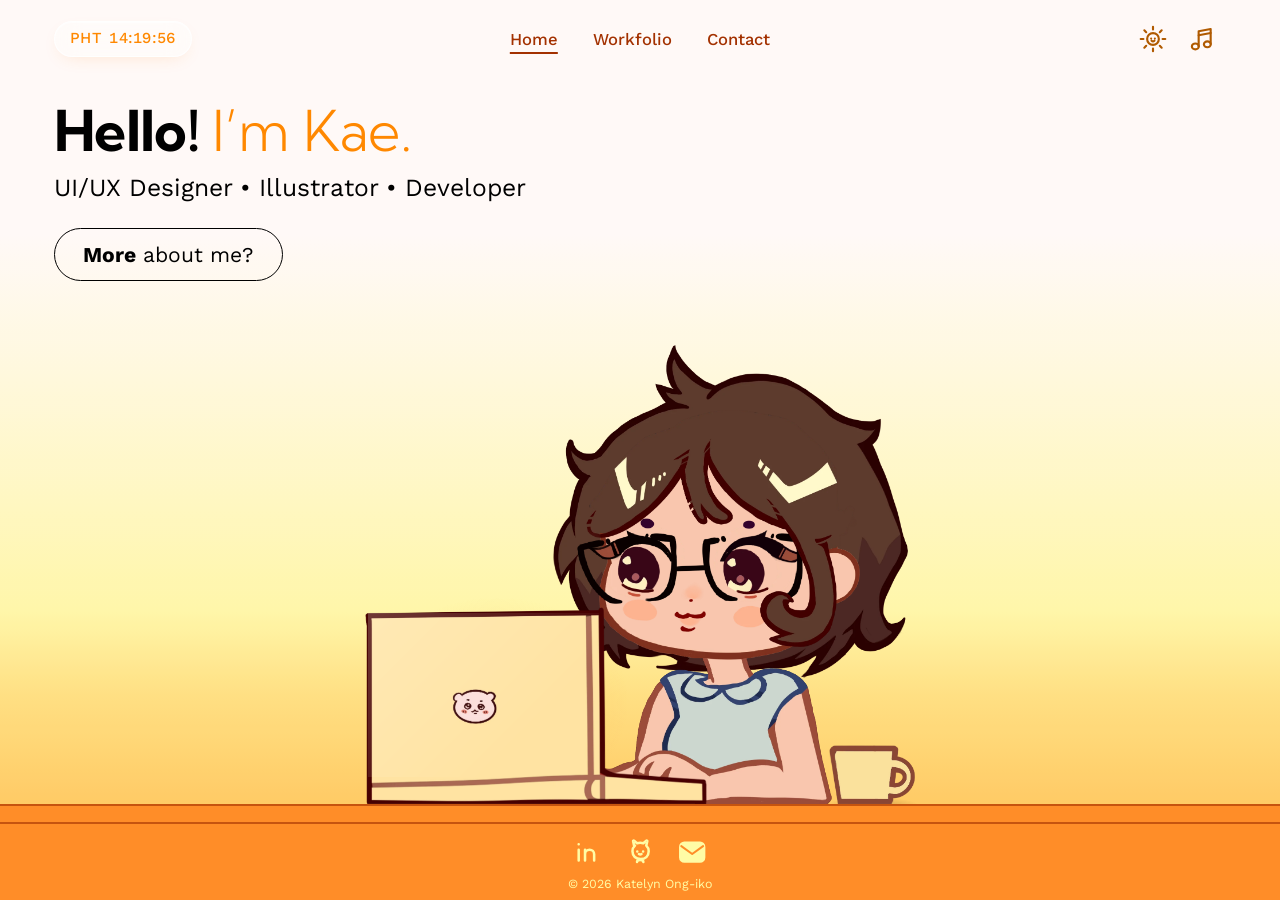
==== commit c3032132: "feat: enhance portfolio design, interactions, responsiveness, and functionality" ====
--- a/kate-homepage/index.html
+++ b/kate-homepage/index.html
@@ -3,7 +3,7 @@
 <head>
   <meta charset="utf-8">
   <meta name="viewport" content="width=device-width, initial-scale=1, viewport-fit=cover">
-  <title>Kae — UI/UX Designer, Illustrator, Developer</title>
+  <title>kae's tambayan</title>
   <link rel="icon" href="data:image/svg+xml,%3Csvg xmlns='http://www.w3.org/2000/svg' viewBox='0 0 100 100'%3E%3Ctext y='.9em' font-size='90'%3E☕%3C/text%3E%3C/svg%3E">
 
   <link rel="preconnect" href="https://fonts.googleapis.com">
--- a/kate-homepage/css/styles.css
+++ b/kate-homepage/css/styles.css
@@ -558,7 +558,7 @@
 .bubble {
   position: absolute;
   left: 95%;
-  top: 12%;
+  top: 25%; /* was 12%: lowered by 13% of the scene height */
   z-index: 120;
   width: 42%;
   min-width: 8.5rem;
@@ -593,7 +593,7 @@
 }
 
 @media (max-width: 760px) {
-  .bubble { left: auto; right: 0; top: -27%; width: 62%; transform-origin: 80% 100%; }
+  .bubble { left: auto; right: 0; top: -14%; width: 62%; transform-origin: 80% 100%; } /* was -27%: 13% lower */
   .bubble::after {
     left: auto;
     right: 20%;
@@ -603,7 +603,7 @@
   }
 }
 /* On Contact the character sits at the right edge, so the bubble goes above her head instead of to the side. */
-:root[data-page="contact"] .bubble { left: auto; right: 0; top: -27%; width: 62%; transform-origin: 80% 100%; }
+:root[data-page="contact"] .bubble { left: auto; right: 30%; top: -9%; width: 62%; transform-origin: 80% 100%; }
 :root[data-page="contact"] .bubble::after { left: auto; right: 20%; bottom: -0.62em; border-width: 0 0.2em 0.2em 0; border-radius: 0 0 0.2em 0; }
 
 /* 10. Workfolio ------------------------------------------------------------ */
@@ -802,6 +802,7 @@
   position: relative;
   z-index: 2;
   width: clamp(18rem, 31vw, 27rem);
+  margin-left: clamp(0rem, 6.5vw, 8rem); /* moves the heading, text and note away from the left edge, towards the sprite */
   container-type: inline-size;
 }
 :root[data-page="contact"] .contact { display: block; animation: hero-in 0.5s ease 0.1s both; }
@@ -873,7 +874,7 @@
 @keyframes thanks-pop { from { transform: scale(0.4); opacity: 0; } }
 
 @media (max-width: 760px) {
-  .contact { justify-self: center; width: min(100%, 24rem); padding-top: 0.5rem; }
+  .contact { justify-self: center; width: min(100%, 24rem); margin-left: 0; padding-top: 0.5rem; }
 }
 
 /* 15. Popup windows (js/window.js) ------------------------------------------ */
@@ -1037,3 +1038,30 @@
 .certs__name--plain { color: inherit; }
 .certs__meta { font-size: 0.8rem; opacity: 0.7; }
 .certs__empty { opacity: 0.7; }
+
+/* 19. Mobile tip toast (js/toast.js) ------------------------------------------------ */
+.toast {
+  position: fixed;
+  left: 50%;
+  bottom: calc(var(--footer-h) + 0.8rem + env(safe-area-inset-bottom, 0px));
+  z-index: 900;
+  display: flex;
+  align-items: center;
+  gap: 0.6rem;
+  width: min(calc(100% - 2rem), 24rem);
+  padding: 0.65rem 0.7rem 0.65rem 0.9rem;
+  border: 1.5px solid var(--win-line);
+  border-radius: 999px;
+  background: var(--win-bg);
+  color: var(--win-ink);
+  box-shadow: 0 12px 28px -12px rgba(0, 0, 0, 0.4);
+  font-size: 0.85rem;
+  line-height: 1.3;
+  opacity: 0;
+  transform: translate(-50%, 1rem);
+  transition: opacity 0.35s ease, transform 0.45s var(--spring);
+}
+.toast.is-visible { opacity: 1; transform: translate(-50%, 0); }
+.toast .icon { flex: none; width: 1.4rem; height: 1.4rem; color: var(--accent); stroke-width: 1.8; }
+.toast p { flex: 1; }
+.toast button { flex: none; width: 1.9rem; height: 1.9rem; border: 0; border-radius: 50%; background: none; color: inherit; font-size: 1.3rem; line-height: 1; cursor: pointer; }
